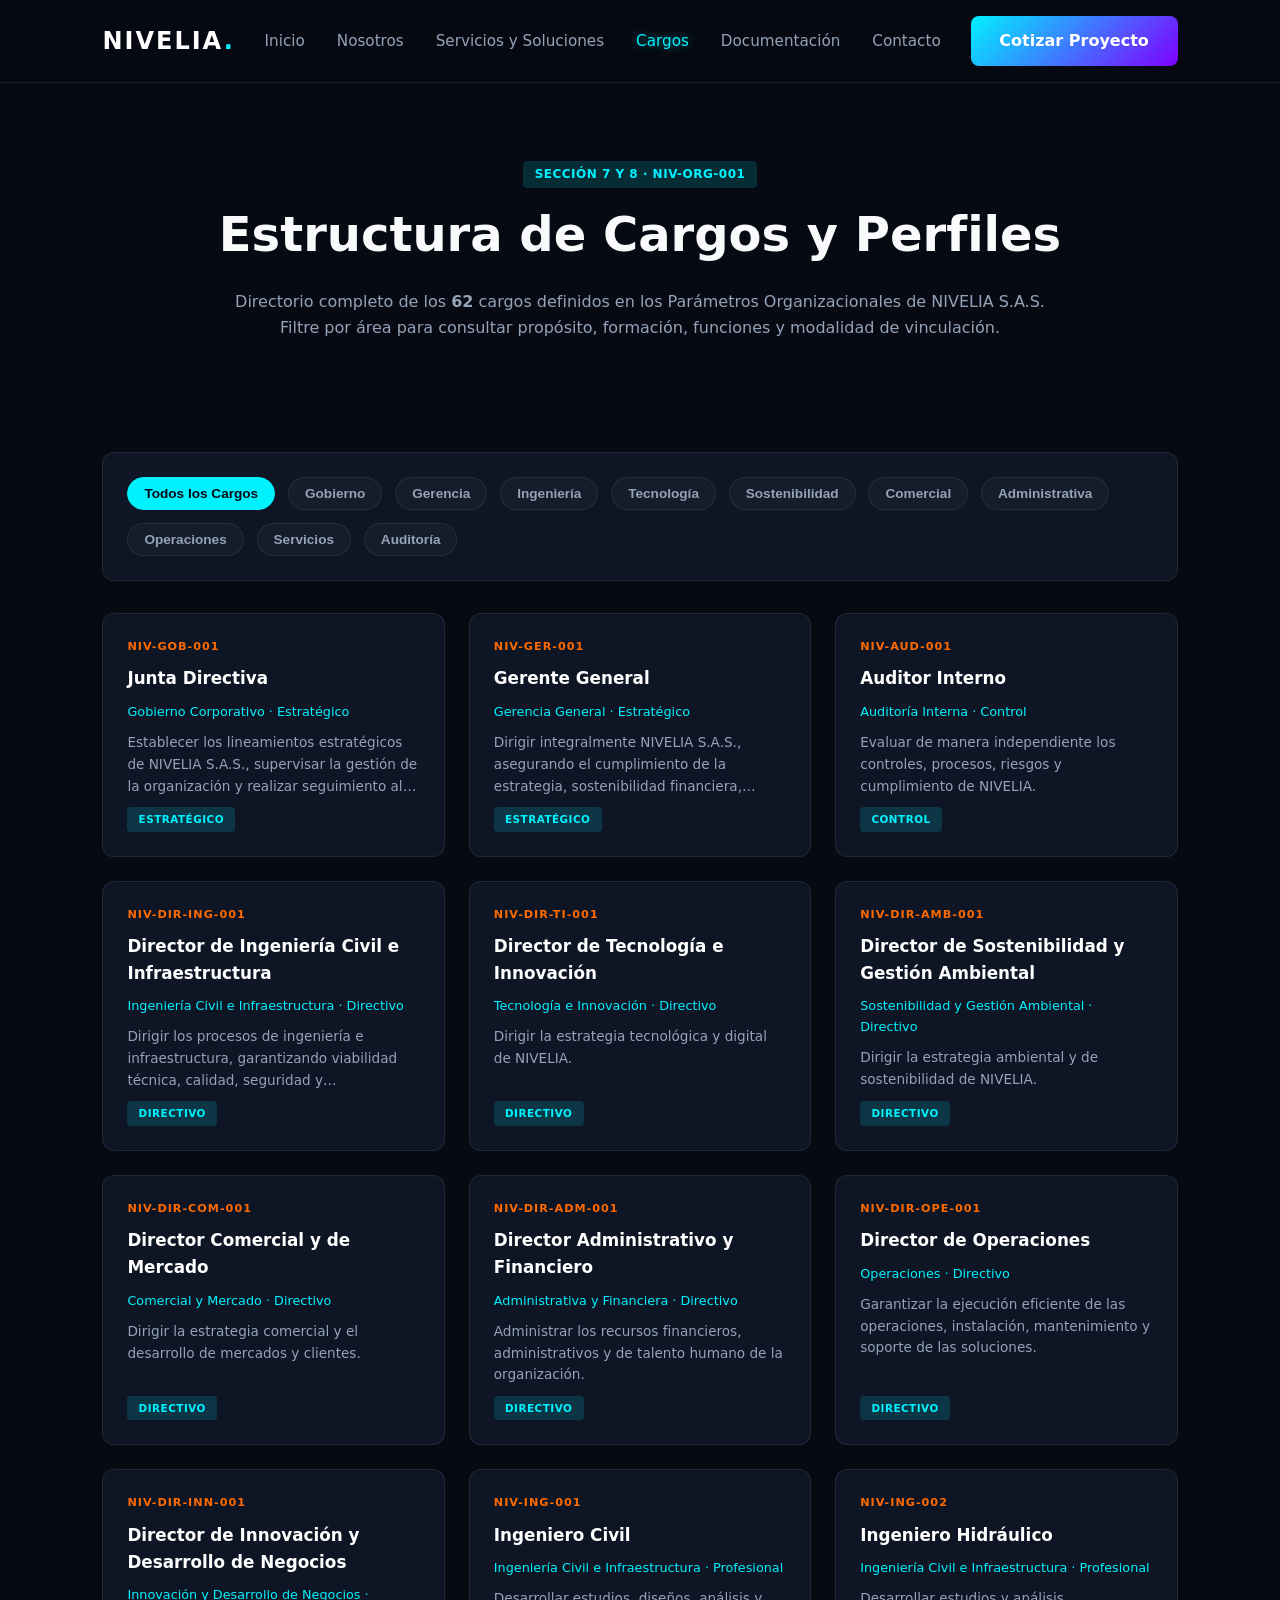
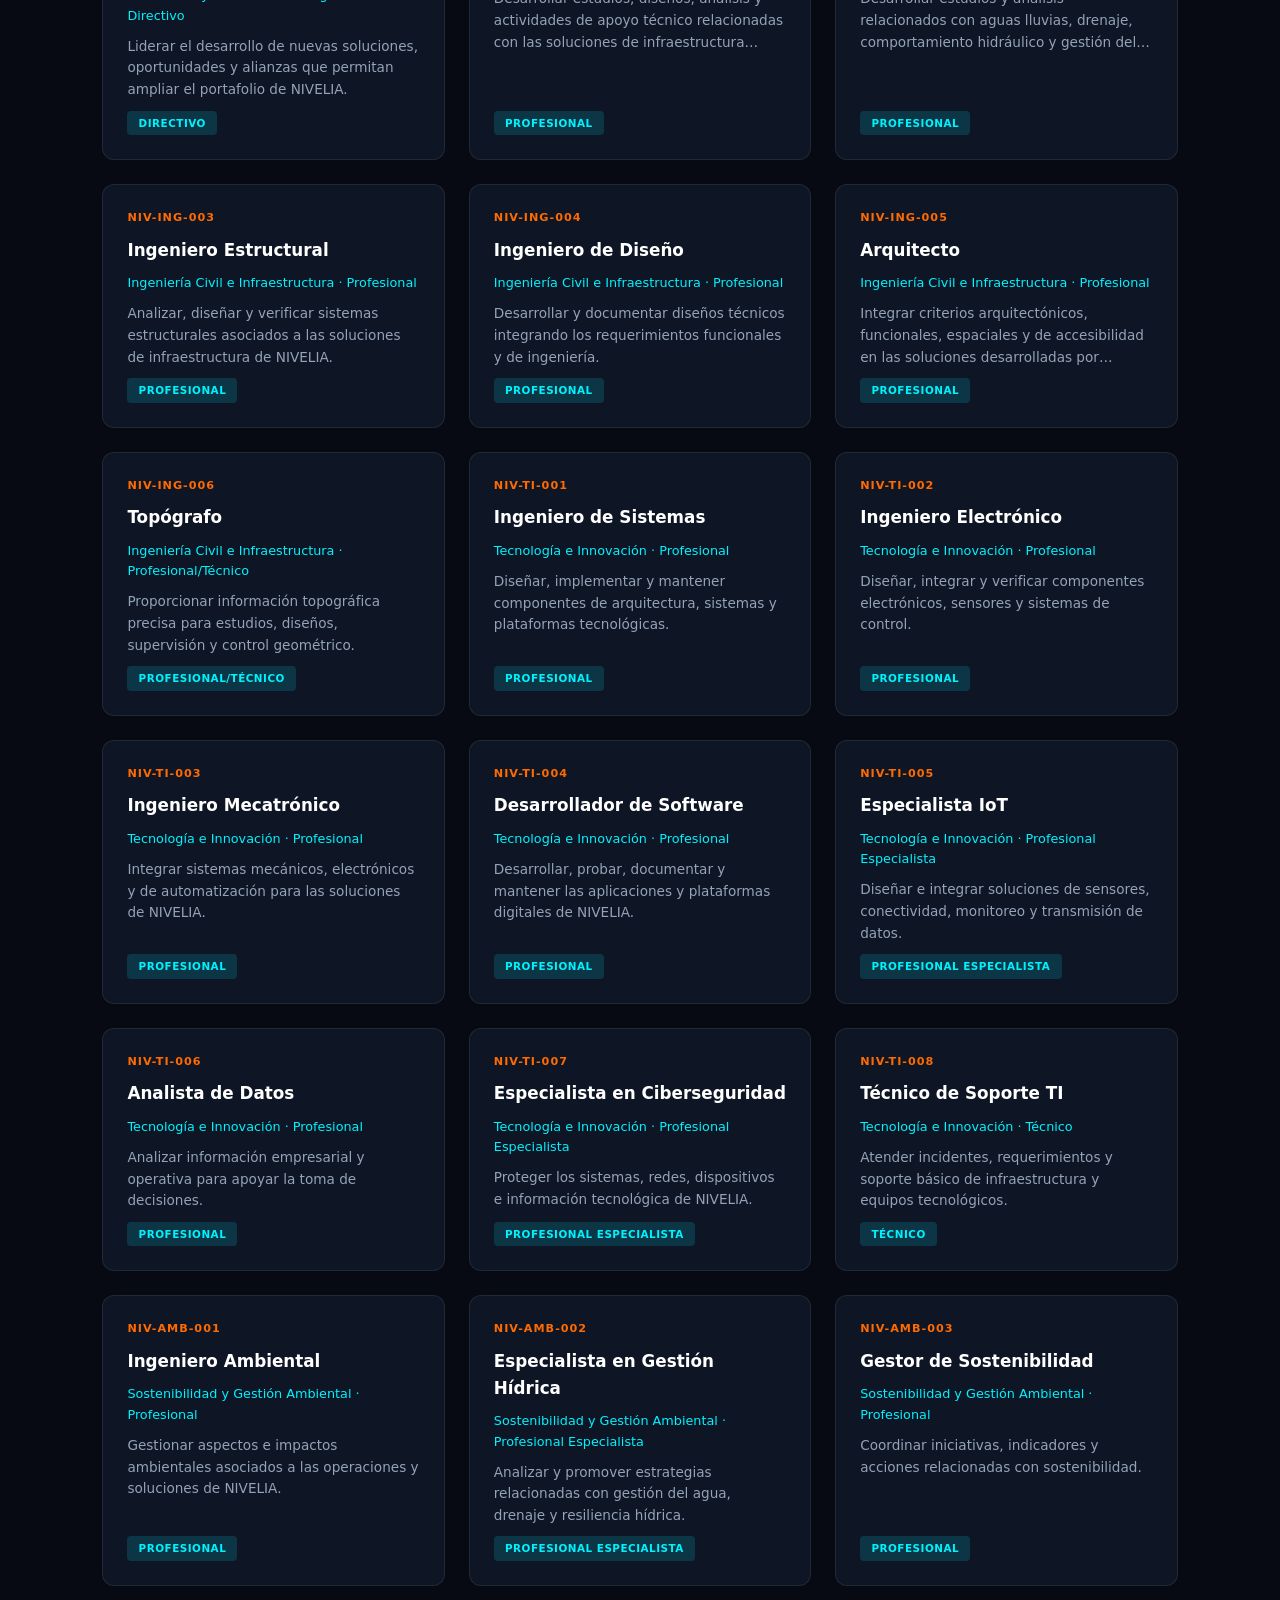
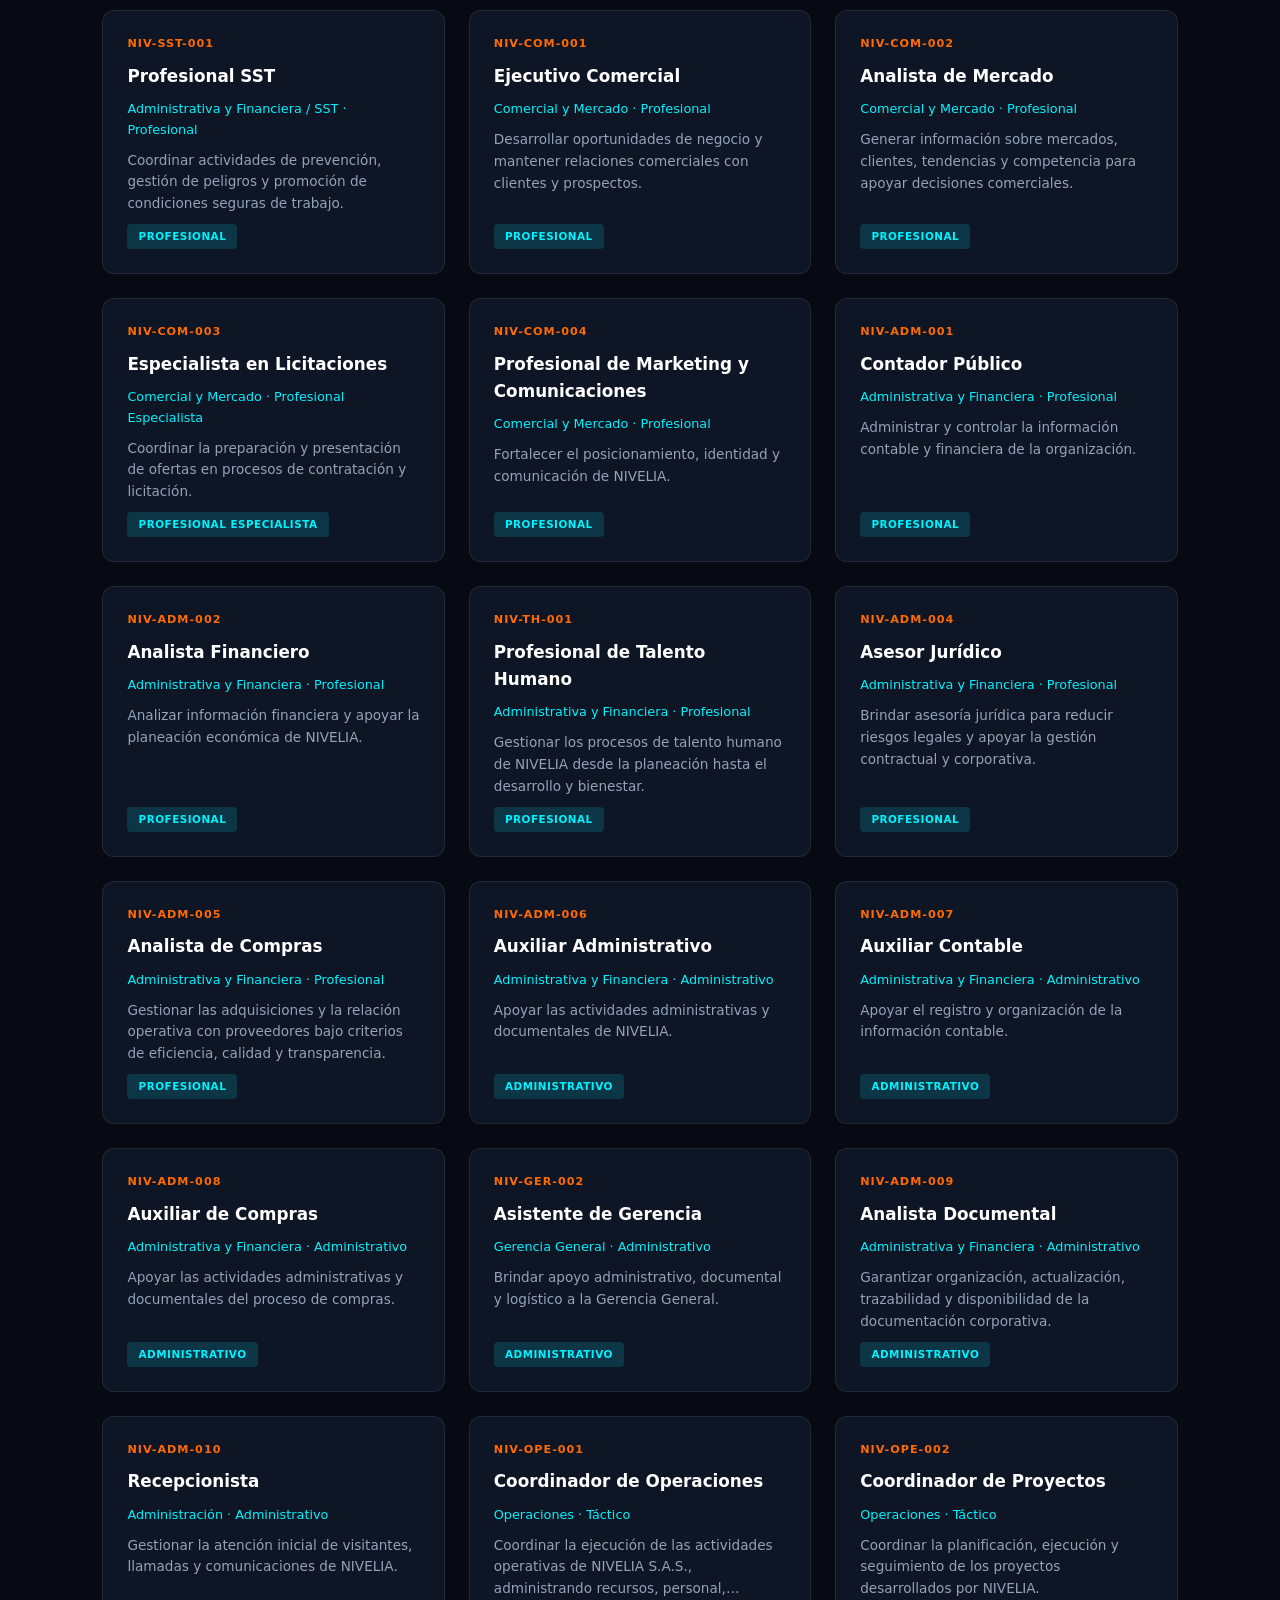
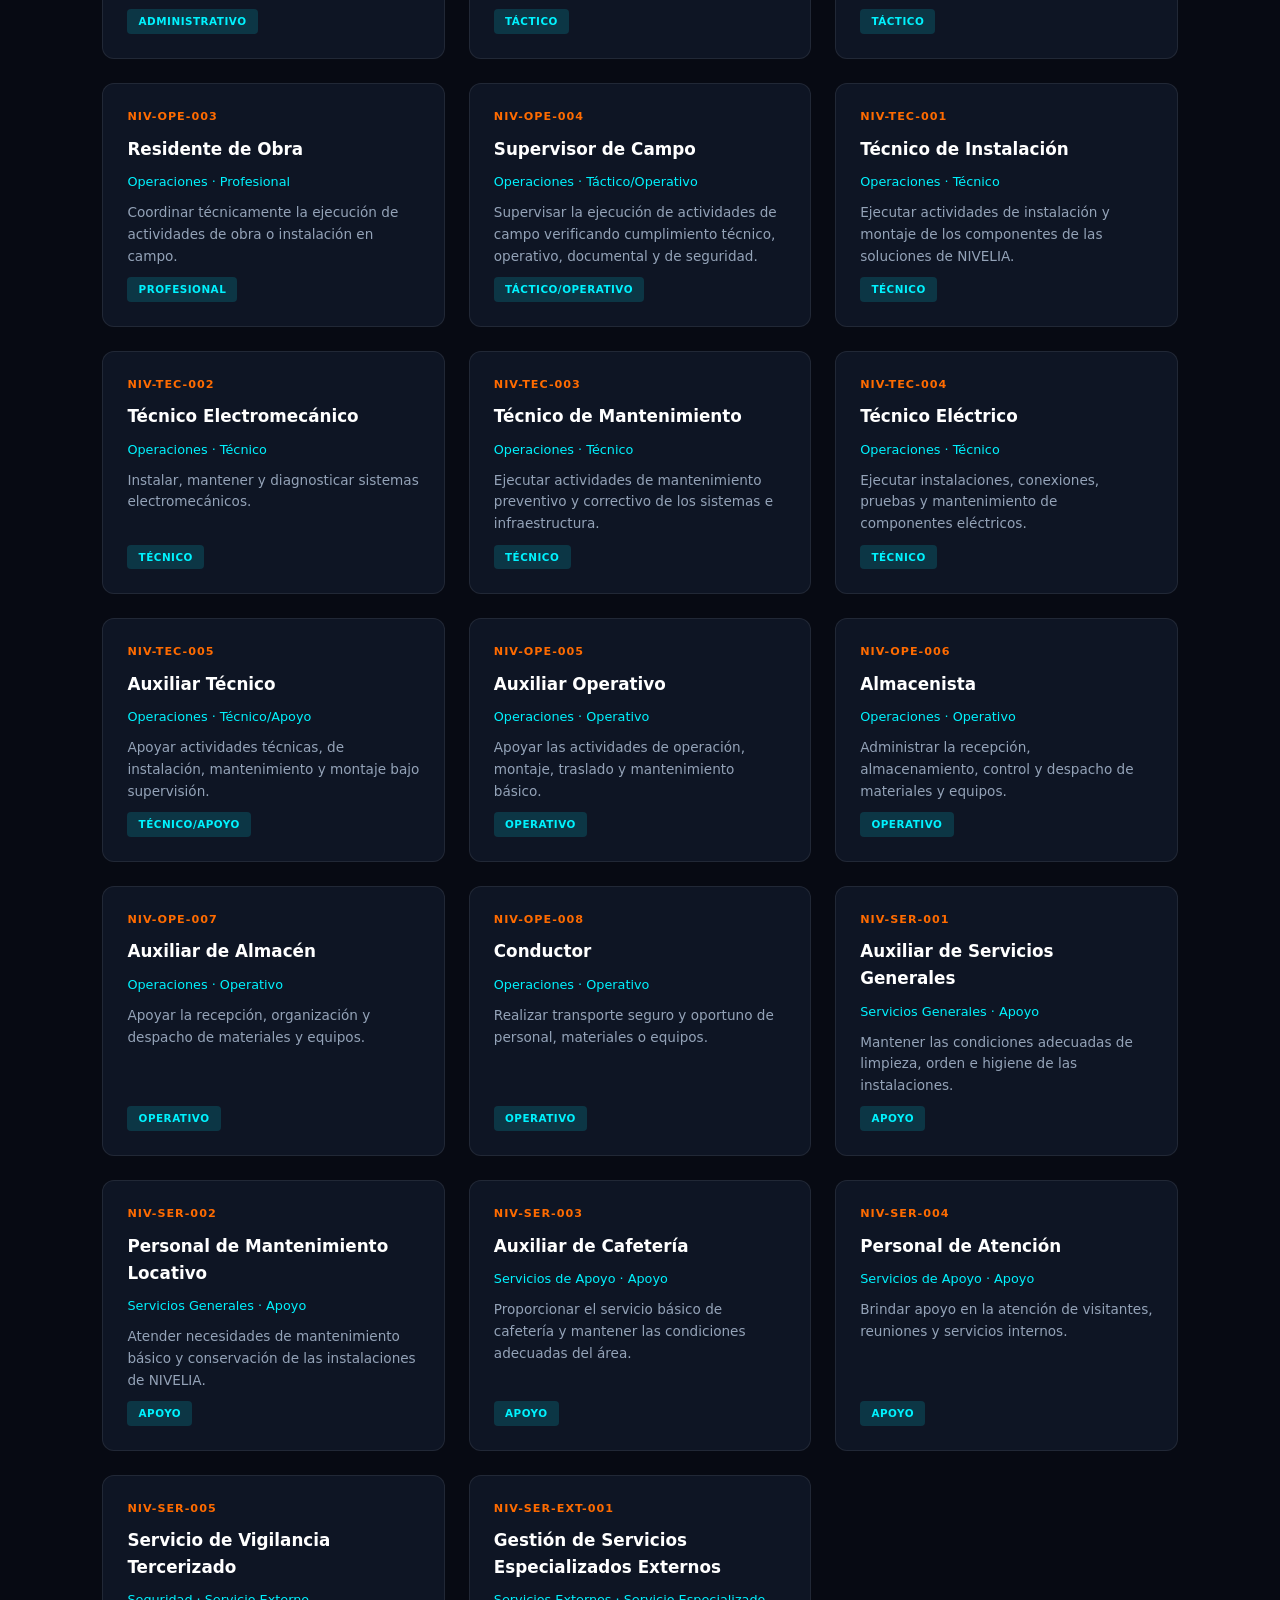
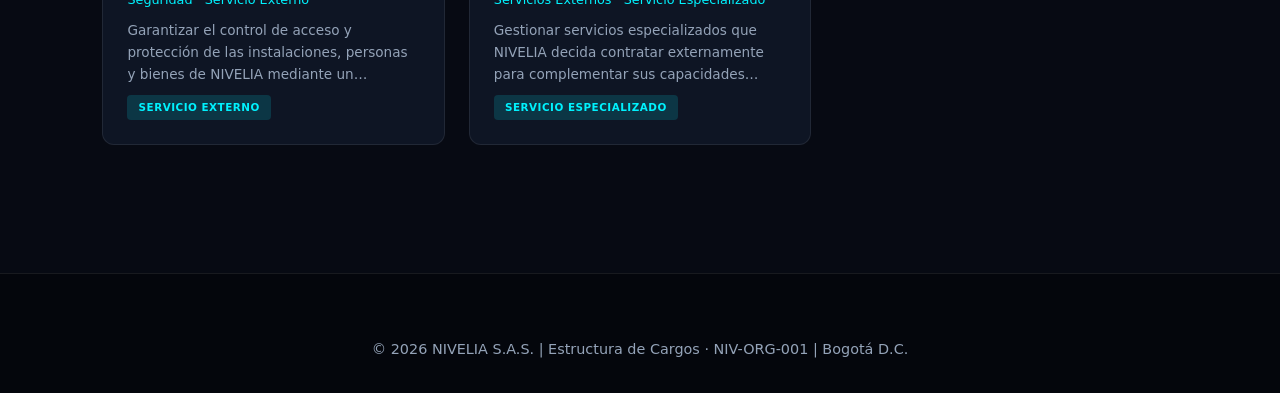
==== cargos.html @ 0c7e5ccf "Se agrego informacion" ====
<!DOCTYPE html>
<html lang="es">
<head>
  <meta charset="UTF-8">
  <meta name="viewport" content="width=device-width, initial-scale=1.0">
  <title>Estructura de Cargos y Perfiles | NIVELIA S.A.S.</title>
  <link rel="stylesheet" href="css/style.css">
</head>
<body>

  <header class="navbar">
    <a href="index.html" class="logo-container">
      <img src="assets/images/logo-nivelia.png" alt="NIVELIA S.A.S." class="logo-img" onerror="this.style.display='none'">
      <span class="logo-text">NIVELIA<span>.</span></span>
    </a>
    <nav>
      <ul class="nav-links">
        <li><a href="index.html">Inicio</a></li>
        <li><a href="nosotros.html">Nosotros</a></li>
        <li><a href="servicios.html">Servicios y Soluciones</a></li>
        <li><a href="cargos.html" class="active">Cargos</a></li>
        <li><a href="documentos.html">Documentación</a></li>
        <li><a href="contacto.html">Contacto</a></li>
      </ul>
    </nav>
    <a href="contacto.html" class="btn-primary">Cotizar Proyecto</a>
  </header>

  <section style="padding: 10rem 8% 3rem; text-align: center;">
    <span class="badge badge-cyan">Sección 7 y 8 · NIV-ORG-001</span>
    <h1 style="font-size: 3rem; margin-top: 0.5rem;">Estructura de Cargos y Perfiles</h1>
    <p style="color: var(--text-muted); max-width: 850px; margin: 1rem auto 0;">
      Directorio completo de los <strong id="total-cargos">60+</strong> cargos definidos en los Parámetros Organizacionales de NIVELIA S.A.S. Filtre por área para consultar propósito, formación, funciones y modalidad de vinculación.
    </p>
  </section>

  <section style="padding: 2rem 8%;">
    <!-- Filtros por Área -->
    <div class="cargos-filtros">
      <button class="filtro-btn active" data-filtro="all">Todos los Cargos</button>
      <button class="filtro-btn" data-filtro="Gobierno">Gobierno</button>
      <button class="filtro-btn" data-filtro="Gerencia">Gerencia</button>
      <button class="filtro-btn" data-filtro="Ingeniería">Ingeniería</button>
      <button class="filtro-btn" data-filtro="Tecnología">Tecnología</button>
      <button class="filtro-btn" data-filtro="Sostenibilidad">Sostenibilidad</button>
      <button class="filtro-btn" data-filtro="Comercial">Comercial</button>
      <button class="filtro-btn" data-filtro="Administrativa">Administrativa</button>
      <button class="filtro-btn" data-filtro="Operaciones">Operaciones</button>
      <button class="filtro-btn" data-filtro="Servicios">Servicios</button>
      <button class="filtro-btn" data-filtro="Auditoría">Auditoría</button>
    </div>

    <!-- Grid de Cargos -->
    <div class="cargos-grid" id="cargos-grid">
      <!-- Se llena dinámicamente con JavaScript -->
    </div>
  </section>

  <!-- Modal de Perfil -->
  <div class="modal-overlay" id="modal-overlay">
    <div class="modal-content" id="modal-content">
      <button class="modal-close" onclick="cerrarModal()">&times;</button>
      <div id="modal-body"></div>
    </div>
  </div>

  <footer>
    <div style="text-align: center; color: var(--text-muted); font-size: 0.9rem;">
      &copy; 2026 NIVELIA S.A.S. | Estructura de Cargos · NIV-ORG-001 | Bogotá D.C.
    </div>
  </footer>

  <script src="js/cargos-data.js"></script>
  <script src="js/main.js"></script>
</body>
</html>
---- css/style.css ----
/* ==========================================================================
   NIVELIA S.A.S. - Sistema de Estilos Maestra Glassmorphism UI v2.0
   ========================================================================== */

:root {
  --bg-dark: #070a13;
  --bg-card: rgba(18, 26, 43, 0.75);
  --bg-card-hover: rgba(26, 38, 64, 0.85);
  --bg-card-border: rgba(255, 255, 255, 0.08);
  --primary-cyan: #00f2fe;
  --primary-orange: #ff6b00;
  --primary-violet: #7f00ff;
  --primary-blue: #0066ff;
  --primary-green: #00d97e;
  --text-main: #f8fafc;
  --text-muted: #94a3b8;
  --font-family: 'Inter', system-ui, -apple-system, sans-serif;
  --transition: all 0.3s cubic-bezier(0.4, 0, 0.2, 1);
}

* { margin: 0; padding: 0; box-sizing: border-box; }

body {
  background-color: var(--bg-dark);
  color: var(--text-main);
  font-family: var(--font-family);
  line-height: 1.6;
  overflow-x: hidden;
}

/* Header & Navegación */
.navbar {
  position: fixed; top: 0; width: 100%;
  display: flex; justify-content: space-between; align-items: center;
  padding: 1rem 8%;
  background: rgba(7, 10, 19, 0.92);
  backdrop-filter: blur(16px);
  border-bottom: 1px solid var(--bg-card-border);
  z-index: 1000;
}

.logo-container { display: flex; align-items: center; gap: 12px; text-decoration: none; }
.logo-img { height: 42px; width: auto; object-fit: contain; filter: drop-shadow(0 0 8px rgba(0, 242, 254, 0.4)); }
.logo-text { font-size: 1.5rem; font-weight: 800; letter-spacing: 2px; color: #ffffff; }
.logo-text span { color: var(--primary-cyan); }

.nav-links { display: flex; gap: 2rem; list-style: none; }
.nav-links a {
  color: var(--text-muted); text-decoration: none;
  font-weight: 500; font-size: 0.95rem; transition: var(--transition);
}
.nav-links a:hover, .nav-links a.active {
  color: var(--primary-cyan); text-shadow: 0 0 10px rgba(0, 242, 254, 0.5);
}

/* Botones */
.btn-primary {
  background: linear-gradient(135deg, var(--primary-cyan), var(--primary-violet));
  color: #fff; padding: 0.75rem 1.8rem; border-radius: 8px;
  text-decoration: none; font-weight: 600; border: none; cursor: pointer;
  transition: var(--transition); display: inline-flex; align-items: center;
  justify-content: center; gap: 0.5rem;
}
.btn-primary:hover { transform: translateY(-2px); box-shadow: 0 8px 25px rgba(0, 242, 254, 0.35); }

.btn-secondary {
  border: 1px solid var(--primary-cyan); color: var(--primary-cyan);
  padding: 0.75rem 1.8rem; border-radius: 8px; text-decoration: none;
  font-weight: 600; transition: var(--transition);
  display: inline-flex; align-items: center; justify-content: center;
  background: transparent; cursor: pointer;
}
.btn-secondary:hover { background: rgba(0, 242, 254, 0.1); transform: translateY(-2px); }

.btn-small { padding: 0.5rem 1rem; font-size: 0.85rem; }

/* Grid y Cards */
.grid-cards {
  display: grid;
  grid-template-columns: repeat(auto-fit, minmax(300px, 1fr));
  gap: 2rem; margin-top: 2rem;
}

.card {
  background: var(--bg-card);
  border: 1px solid var(--bg-card-border);
  padding: 2rem; border-radius: 16px;
  backdrop-filter: blur(12px); transition: var(--transition);
}
.card:hover {
  border-color: rgba(0, 242, 254, 0.4);
  transform: translateY(-4px);
  background: var(--bg-card-hover);
}

/* Badges */
.badge {
  display: inline-block; padding: 0.25rem 0.7rem;
  border-radius: 4px; font-size: 0.75rem; font-weight: 700;
  text-transform: uppercase; letter-spacing: 0.5px;
}
.badge-cyan { background: rgba(0, 242, 254, 0.15); color: var(--primary-cyan); }
.badge-orange { background: rgba(255, 107, 0, 0.15); color: var(--primary-orange); }
.badge-violet { background: rgba(127, 0, 255, 0.15); color: var(--primary-violet); }
.badge-green { background: rgba(0, 217, 126, 0.15); color: var(--primary-green); }

/* Tabs */
.tabs-container { margin: 2rem 0; }
.tabs-header {
  display: flex; gap: 0.8rem; overflow-x: auto;
  padding-bottom: 0.8rem; border-bottom: 1px solid var(--bg-card-border);
  scrollbar-width: thin;
}
.tab-btn {
  background: rgba(255, 255, 255, 0.03);
  border: 1px solid var(--bg-card-border);
  color: var(--text-muted); padding: 0.8rem 1.4rem;
  border-radius: 8px; cursor: pointer; font-weight: 600;
  white-space: nowrap; transition: var(--transition);
}
.tab-btn:hover, .tab-btn.active {
  background: rgba(0, 242, 254, 0.12);
  border-color: var(--primary-cyan); color: var(--primary-cyan);
}
.tab-content { display: none; padding-top: 2rem; animation: fadeIn 0.4s ease-in-out; }
.tab-content.active { display: block; }

@keyframes fadeIn {
  from { opacity: 0; transform: translateY(10px); }
  to { opacity: 1; transform: translateY(0); }
}

/* Acordeón */
.accordion-item {
  background: var(--bg-card);
  border: 1px solid var(--bg-card-border);
  border-radius: 12px; margin-bottom: 1rem;
  overflow: hidden; transition: var(--transition);
}
.accordion-header {
  padding: 1.2rem 1.8rem; display: flex;
  justify-content: space-between; align-items: center;
  cursor: pointer; font-weight: 700; color: var(--text-main);
  background: rgba(255, 255, 255, 0.02);
}
.accordion-header:hover { background: rgba(0, 242, 254, 0.05); }
.accordion-content {
  max-height: 0; overflow: hidden;
  transition: max-height 0.4s ease-out, padding 0.3s ease;
  padding: 0 1.8rem; background: rgba(0, 0, 0, 0.2);
}
.accordion-item.active .accordion-content { padding: 1.5rem 1.8rem; max-height: 2000px; }
.accordion-icon { transition: transform 0.3s ease; }
.accordion-item.active .accordion-icon { transform: rotate(180deg); color: var(--primary-cyan); }

/* Valores - Tarjetas especiales */
.valores-grid {
  display: grid;
  grid-template-columns: repeat(auto-fit, minmax(220px, 1fr));
  gap: 1.5rem; margin-top: 2rem;
}
.valor-card {
  background: var(--bg-card);
  border: 1px solid var(--bg-card-border);
  padding: 1.8rem 1.5rem;
  border-radius: 16px;
  text-align: center;
  transition: var(--transition);
  position: relative;
  overflow: hidden;
}
.valor-card::before {
  content: ''; position: absolute; top: 0; left: 0; width: 100%; height: 3px;
  background: linear-gradient(90deg, var(--primary-cyan), var(--primary-violet));
}
.valor-card:hover {
  transform: translateY(-6px);
  border-color: var(--primary-cyan);
  box-shadow: 0 12px 30px rgba(0, 242, 254, 0.15);
}
.valor-icon {
  font-size: 2.5rem; margin-bottom: 1rem;
  filter: drop-shadow(0 0 10px rgba(0, 242, 254, 0.4));
}
.valor-card h4 { color: var(--primary-cyan); margin-bottom: 0.5rem; font-size: 1.1rem; }
.valor-card p { color: var(--text-muted); font-size: 0.88rem; line-height: 1.5; }

/* Timeline para Objetivos */
.timeline {
  position: relative; padding-left: 2rem; margin-top: 2rem;
}
.timeline::before {
  content: ''; position: absolute; left: 8px; top: 0; bottom: 0;
  width: 2px; background: linear-gradient(180deg, var(--primary-cyan), var(--primary-violet));
}
.timeline-item {
  position: relative; padding: 1rem 0 1rem 1.5rem;
}
.timeline-item::before {
  content: ''; position: absolute; left: -1.6rem; top: 1.4rem;
  width: 12px; height: 12px; border-radius: 50%;
  background: var(--primary-cyan);
  box-shadow: 0 0 12px var(--primary-cyan);
}
.timeline-item h4 { color: var(--primary-cyan); margin-bottom: 0.3rem; font-size: 1rem; }
.timeline-item p { color: var(--text-muted); font-size: 0.9rem; }

/* Organigrama Interactivo (CSS-based) */
.org-chart {
  display: flex; flex-direction: column; align-items: center;
  gap: 1.5rem; margin: 2rem 0;
}
.org-node {
  background: var(--bg-card);
  border: 2px solid var(--primary-cyan);
  padding: 1rem 1.5rem;
  border-radius: 12px;
  text-align: center;
  min-width: 220px;
  transition: var(--transition);
  cursor: pointer;
}
.org-node:hover {
  background: rgba(0, 242, 254, 0.1);
  transform: scale(1.05);
  box-shadow: 0 0 25px rgba(0, 242, 254, 0.4);
}
.org-node.nivel-estrategico { border-color: var(--primary-violet); }
.org-node.nivel-directivo { border-color: var(--primary-cyan); }
.org-node.nivel-control { border-color: var(--primary-orange); }
.org-node .org-codigo { font-size: 0.7rem; color: var(--text-muted); letter-spacing: 1px; }
.org-node .org-nombre { font-weight: 700; color: #fff; margin-top: 0.3rem; }
.org-children {
  display: grid;
  grid-template-columns: repeat(auto-fit, minmax(200px, 1fr));
  gap: 1rem; width: 100%; max-width: 1200px;
}

/* Procesos - Cards por Área */
.proceso-card {
  background: var(--bg-card);
  border: 1px solid var(--bg-card-border);
  border-left: 4px solid var(--primary-cyan);
  padding: 1.5rem;
  border-radius: 12px;
  transition: var(--transition);
}
.proceso-card:hover {
  transform: translateX(6px);
  border-left-color: var(--primary-orange);
  background: var(--bg-card-hover);
}
.proceso-card h4 { color: var(--primary-cyan); margin-bottom: 0.8rem; }
.proceso-list { list-style: none; }
.proceso-list li {
  padding: 0.4rem 0; color: var(--text-muted); font-size: 0.9rem;
  border-bottom: 1px dashed rgba(255,255,255,0.05);
  display: flex; align-items: center; gap: 0.5rem;
}
.proceso-list li::before {
  content: '▸'; color: var(--primary-cyan); font-weight: 700;
}

/* Cargos - Grid y Modales */
.cargos-filtros {
  display: flex; flex-wrap: wrap; gap: 0.8rem; margin: 2rem 0;
  padding: 1.5rem; background: var(--bg-card);
  border-radius: 12px; border: 1px solid var(--bg-card-border);
}
.filtro-btn {
  background: rgba(255, 255, 255, 0.03);
  border: 1px solid var(--bg-card-border);
  color: var(--text-muted);
  padding: 0.5rem 1rem; border-radius: 20px;
  cursor: pointer; font-size: 0.85rem; font-weight: 600;
  transition: var(--transition);
}
.filtro-btn:hover, .filtro-btn.active {
  background: var(--primary-cyan); color: var(--bg-dark);
  border-color: var(--primary-cyan);
}

.cargos-grid {
  display: grid;
  grid-template-columns: repeat(auto-fill, minmax(280px, 1fr));
  gap: 1.5rem;
}
.cargo-card {
  background: var(--bg-card);
  border: 1px solid var(--bg-card-border);
  padding: 1.5rem; border-radius: 12px;
  transition: var(--transition);
  cursor: pointer;
  display: flex; flex-direction: column; gap: 0.6rem;
}
.cargo-card:hover {
  border-color: var(--primary-cyan);
  transform: translateY(-4px);
  box-shadow: 0 10px 30px rgba(0, 242, 254, 0.15);
}
.cargo-codigo {
  font-size: 0.7rem; font-weight: 800; color: var(--primary-orange);
  letter-spacing: 1px;
}
.cargo-nombre { font-size: 1.05rem; font-weight: 700; color: #fff; }
.cargo-area { font-size: 0.8rem; color: var(--primary-cyan); }
.cargo-proposito {
  font-size: 0.85rem; color: var(--text-muted);
  display: -webkit-box; -webkit-line-clamp: 3; -webkit-box-orient: vertical;
  overflow: hidden;
}

/* Modal */
.modal-overlay {
  display: none; position: fixed; top: 0; left: 0;
  width: 100%; height: 100%;
  background: rgba(0, 0, 0, 0.85);
  backdrop-filter: blur(8px);
  z-index: 2000;
  justify-content: center; align-items: center;
  padding: 2rem;
  overflow-y: auto;
}
.modal-overlay.active { display: flex; }
.modal-content {
  background: #0d1424;
  border: 1px solid var(--primary-cyan);
  border-radius: 16px;
  max-width: 900px; width: 100%;
  max-height: 90vh; overflow-y: auto;
  padding: 2.5rem;
  position: relative;
  box-shadow: 0 20px 60px rgba(0, 242, 254, 0.2);
}
.modal-close {
  position: absolute; top: 1rem; right: 1.5rem;
  background: transparent; border: none;
  color: var(--text-muted); font-size: 2rem;
  cursor: pointer; transition: var(--transition);
}
.modal-close:hover { color: var(--primary-orange); transform: rotate(90deg); }
.modal-content h2 { color: var(--primary-cyan); margin-bottom: 0.5rem; }
.modal-content .modal-codigo {
  display: inline-block; background: rgba(255, 107, 0, 0.15);
  color: var(--primary-orange); padding: 0.2rem 0.7rem;
  border-radius: 4px; font-size: 0.75rem; font-weight: 700; margin-bottom: 1rem;
}
.modal-content h3 {
  color: var(--primary-cyan); font-size: 1rem;
  margin-top: 1.5rem; margin-bottom: 0.5rem;
  padding-bottom: 0.3rem; border-bottom: 1px solid var(--bg-card-border);
}
.modal-content p, .modal-content li { color: var(--text-muted); font-size: 0.9rem; }
.modal-content ul { list-style: none; padding-left: 0; }
.modal-content ul li { padding: 0.3rem 0; padding-left: 1.2rem; position: relative; }
.modal-content ul li::before {
  content: '▸'; position: absolute; left: 0; color: var(--primary-cyan);
}

/* Tablas Responsivas */
.table-responsive {
  overflow-x: auto; border-radius: 12px;
  border: 1px solid var(--bg-card-border); margin-top: 1.5rem;
}
table {
  width: 100%; border-collapse: collapse;
  background: var(--bg-card); font-size: 0.9rem;
}
th, td {
  padding: 1rem 1.2rem;
  border-bottom: 1px solid var(--bg-card-border);
  text-align: left;
}
th {
  background: rgba(0, 242, 254, 0.08);
  color: var(--primary-cyan); font-weight: 700;
  text-transform: uppercase; font-size: 0.8rem;
  letter-spacing: 0.5px; position: sticky; top: 0;
}
tr:hover { background: rgba(255, 255, 255, 0.02); }

/* Dashboard de KPIs */
.kpi-grid {
  display: grid;
  grid-template-columns: repeat(auto-fit, minmax(280px, 1fr));
  gap: 1.5rem; margin-top: 2rem;
}
.kpi-card {
  background: var(--bg-card);
  border: 1px solid var(--bg-card-border);
  padding: 1.8rem; border-radius: 12px;
  transition: var(--transition);
}
.kpi-card:hover { border-color: var(--primary-cyan); }
.kpi-label { font-size: 0.85rem; color: var(--text-muted); text-transform: uppercase; letter-spacing: 1px; }
.kpi-value { font-size: 1.1rem; font-weight: 700; color: var(--primary-cyan); margin: 0.5rem 0 1rem; }
.kpi-bar {
  width: 100%; height: 8px; background: rgba(255,255,255,0.05);
  border-radius: 4px; overflow: hidden; margin-bottom: 0.5rem;
}
.kpi-bar-fill {
  height: 100%; border-radius: 4px;
  background: linear-gradient(90deg, var(--primary-cyan), var(--primary-violet));
  transition: width 1s ease-in-out;
}
.kpi-desc { font-size: 0.8rem; color: var(--text-muted); }

/* Diagram Viewer */
.diagram-viewer {
  background: var(--bg-card);
  border: 1px solid var(--bg-card-border);
  border-radius: 16px; padding: 1.5rem;
  text-align: center; margin: 2rem 0;
}
.diagram-img {
  max-width: 100%; height: auto;
  border-radius: 12px;
  border: 1px solid var(--bg-card-border);
  box-shadow: 0 12px 40px rgba(0, 0, 0, 0.5);
}
.img-fallback {
  padding: 4rem 2rem;
  background: linear-gradient(135deg, rgba(0, 242, 254, 0.05), rgba(127, 0, 255, 0.05));
  border: 2px dashed var(--bg-card-border);
  border-radius: 12px; color: var(--text-muted);
  font-size: 0.9rem;
}

/* WBS Tree */
.wbs-tree {
  display: grid;
  grid-template-columns: repeat(auto-fit, minmax(280px, 1fr));
  gap: 1.2rem; margin-top: 1.5rem;
}
.wbs-card {
  background: rgba(255, 255, 255, 0.02);
  border-left: 4px solid var(--primary-cyan);
  padding: 1.2rem; border-radius: 8px;
  border-top: 1px solid var(--bg-card-border);
  border-right: 1px solid var(--bg-card-border);
  border-bottom: 1px solid var(--bg-card-border);
  transition: var(--transition);
}
.wbs-card:hover {
  border-left-color: var(--primary-orange);
  transform: translateX(4px);
}
.wbs-code {
  font-size: 0.8rem; font-weight: 800;
  color: var(--primary-cyan); letter-spacing: 1px;
}

/* Footer */
footer {
  background: #04060c;
  border-top: 1px solid var(--bg-card-border);
  padding: 4rem 8% 2rem; margin-top: 6rem;
}

/* Utilidades */
.text-center { text-align: center; }
.mt-4 { margin-top: 2rem; }
.mt-8 { margin-top: 4rem; }
.mb-4 { margin-bottom: 2rem; }
.section-padding { padding: 4rem 8%; }

/* Responsive */
@media (max-width: 968px) {
  .nav-links { display: none; }
  .navbar { padding: 1rem 5%; }
  .section-padding { padding: 3rem 5%; }
  .modal-content { padding: 1.5rem; }
}
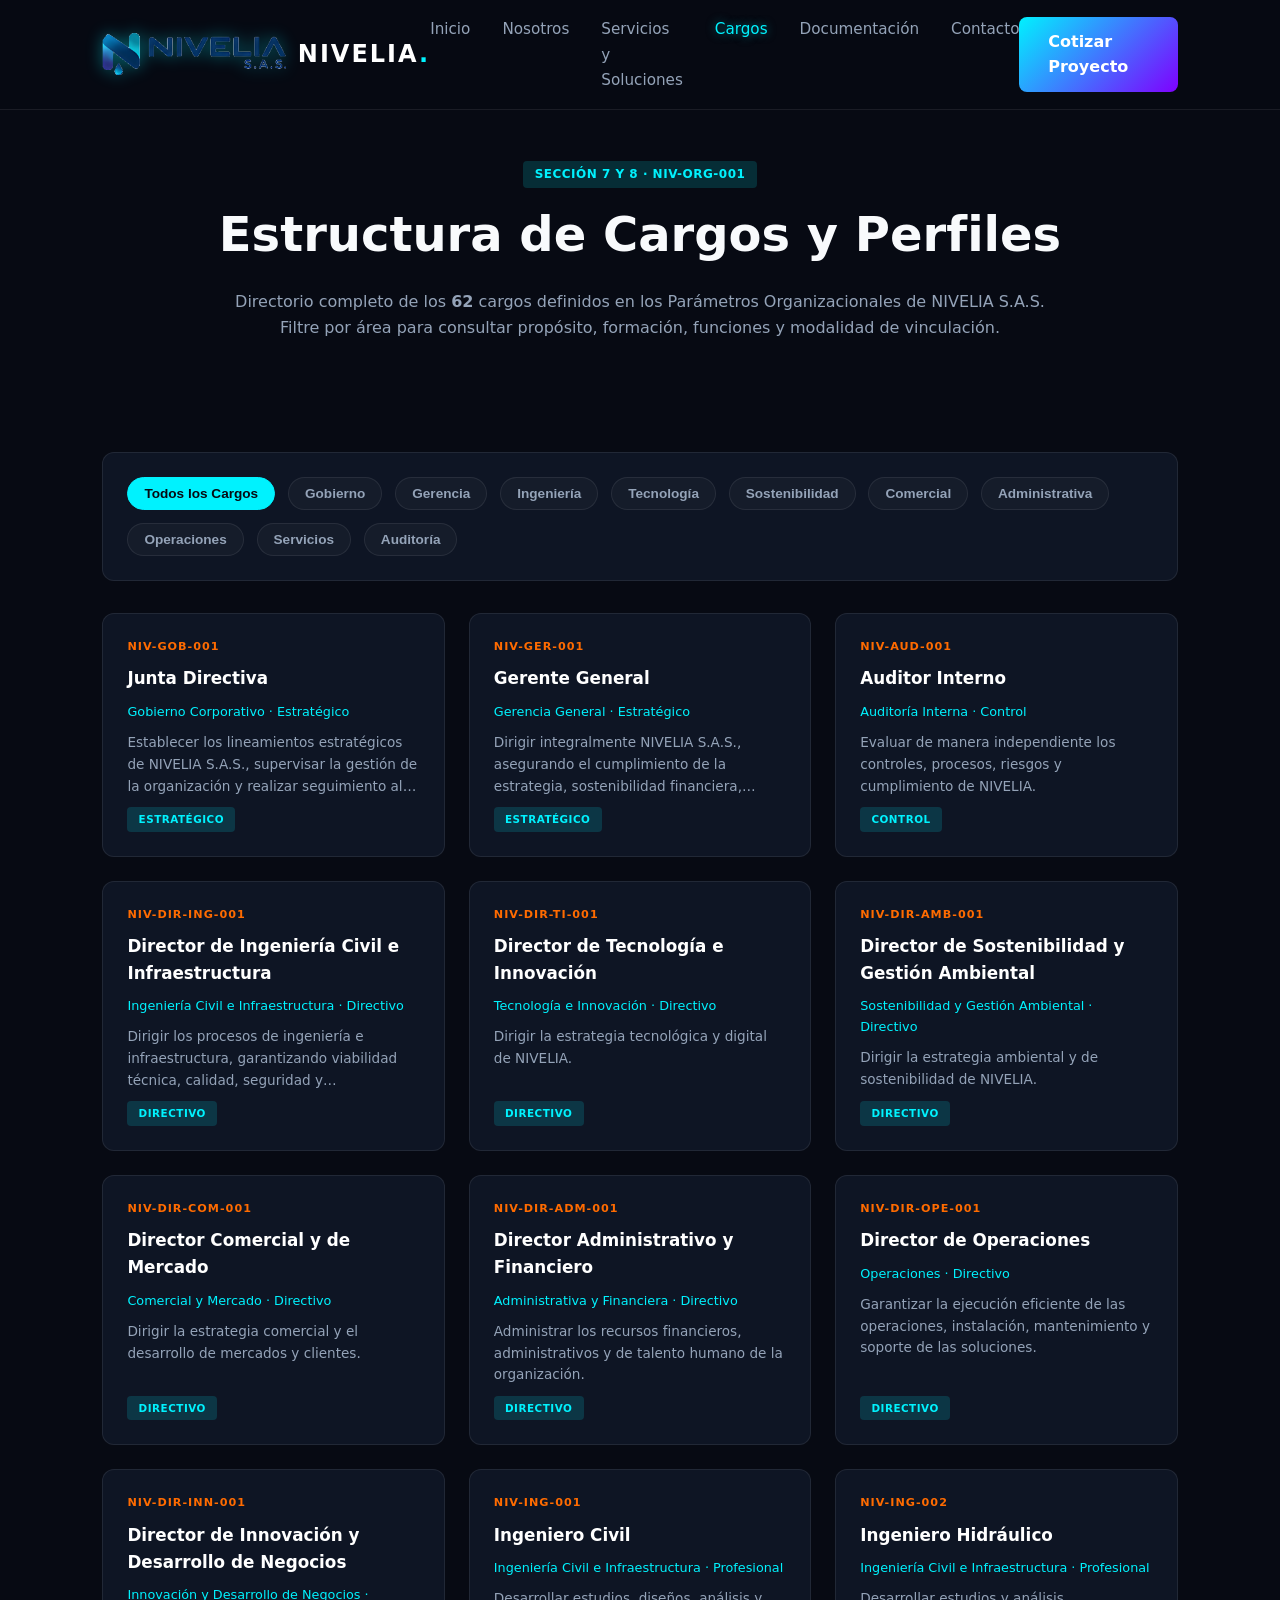
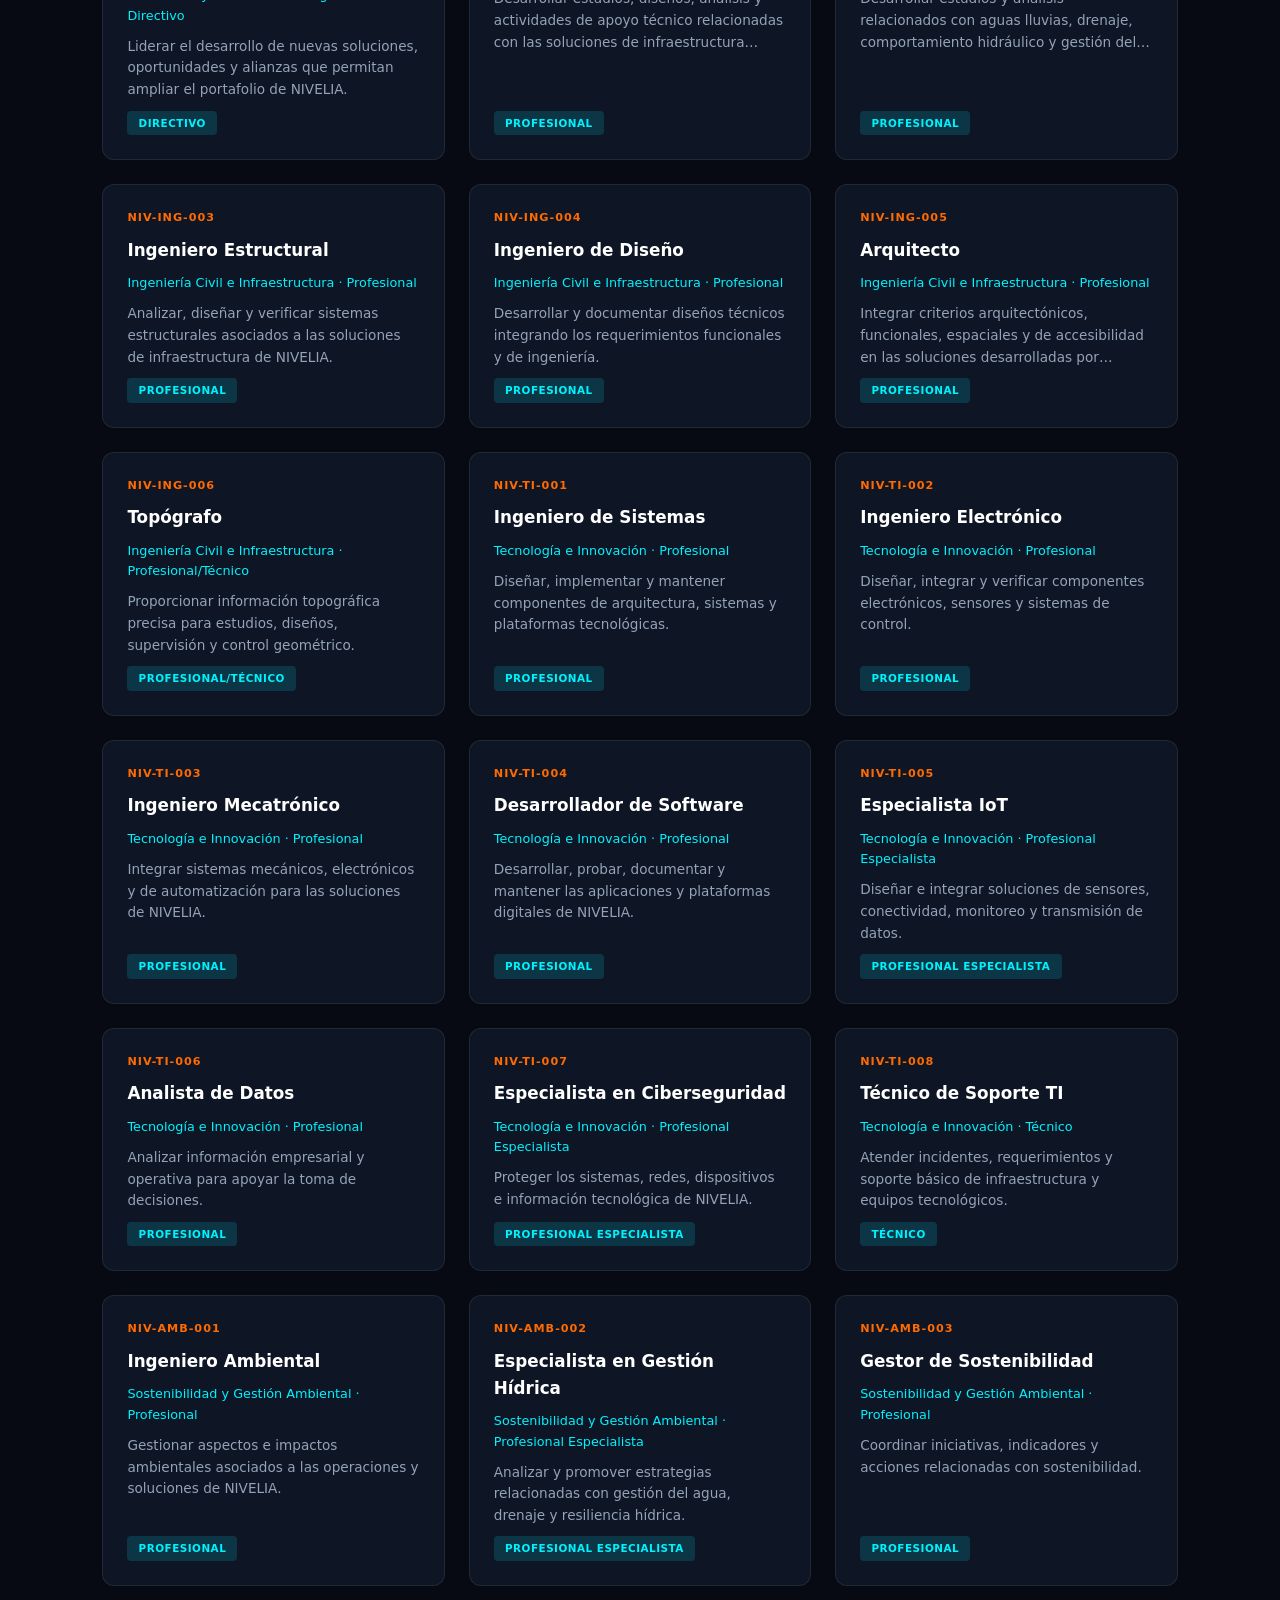
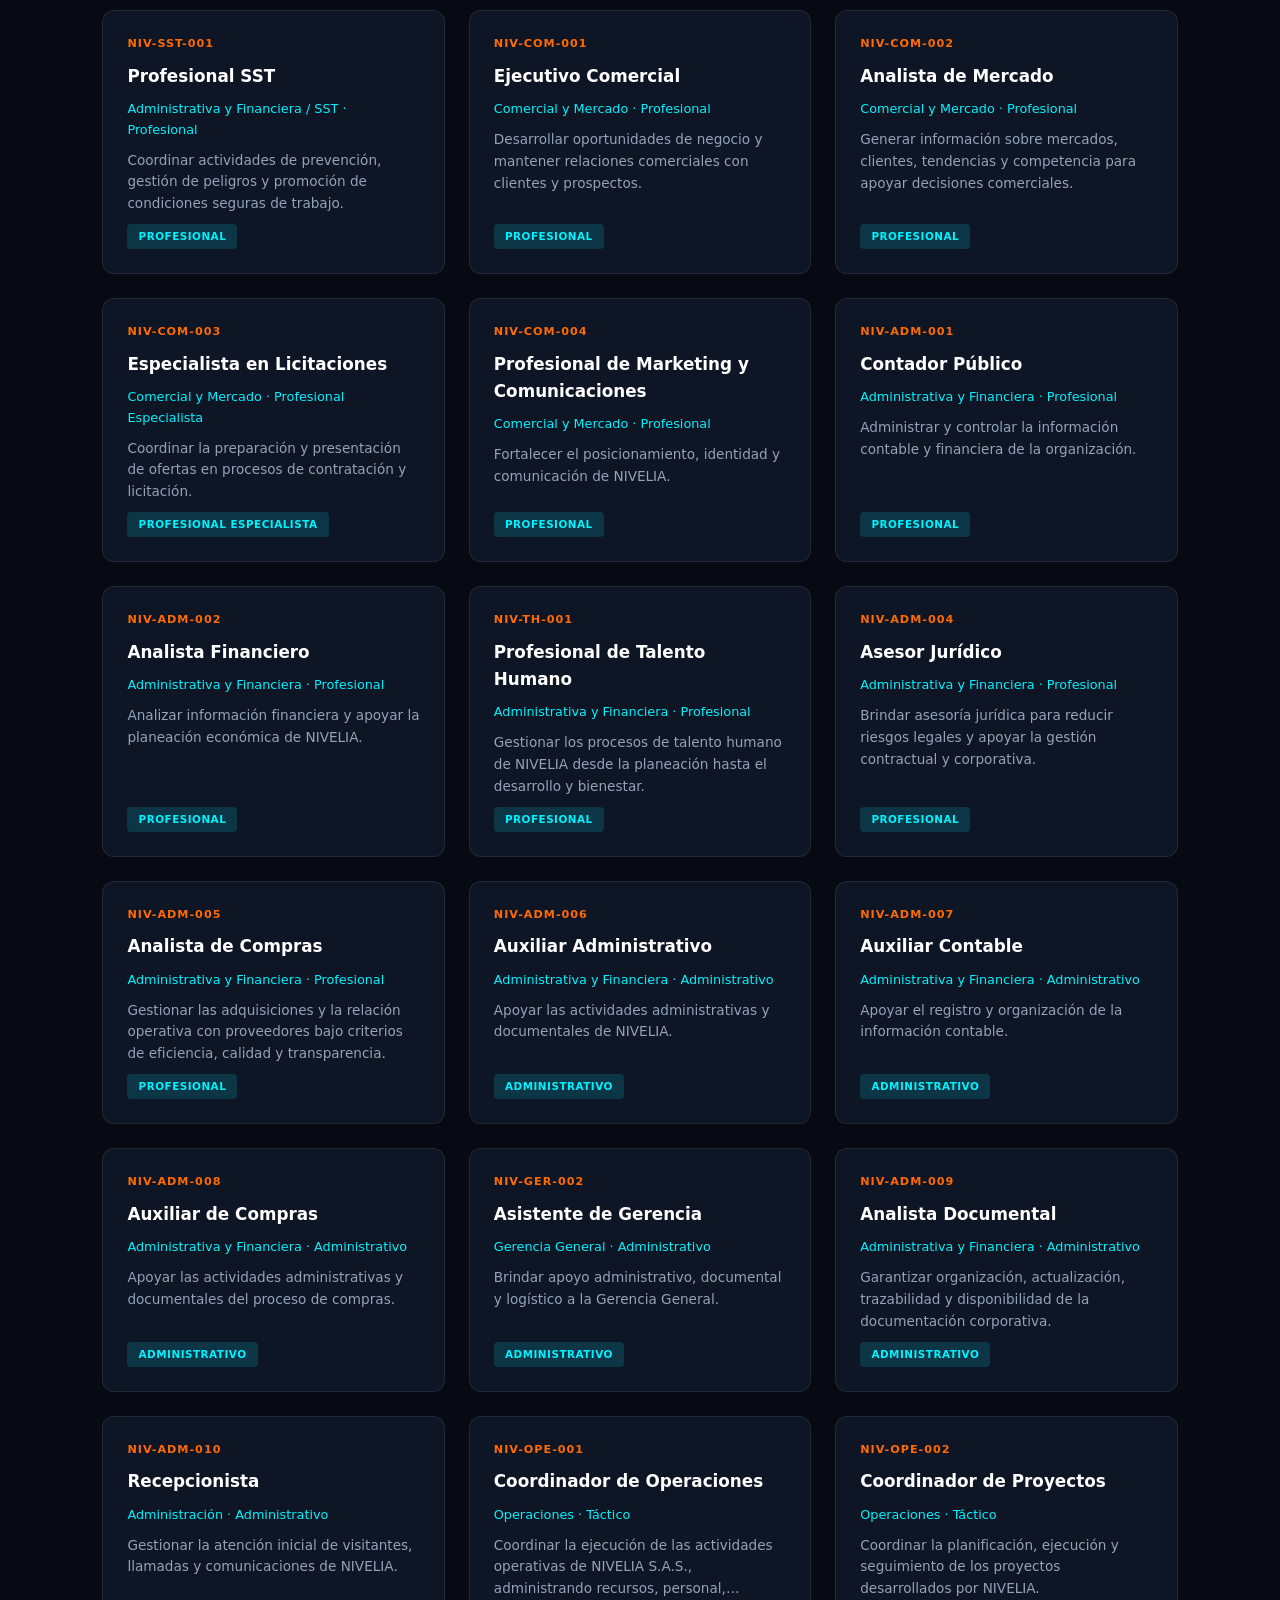
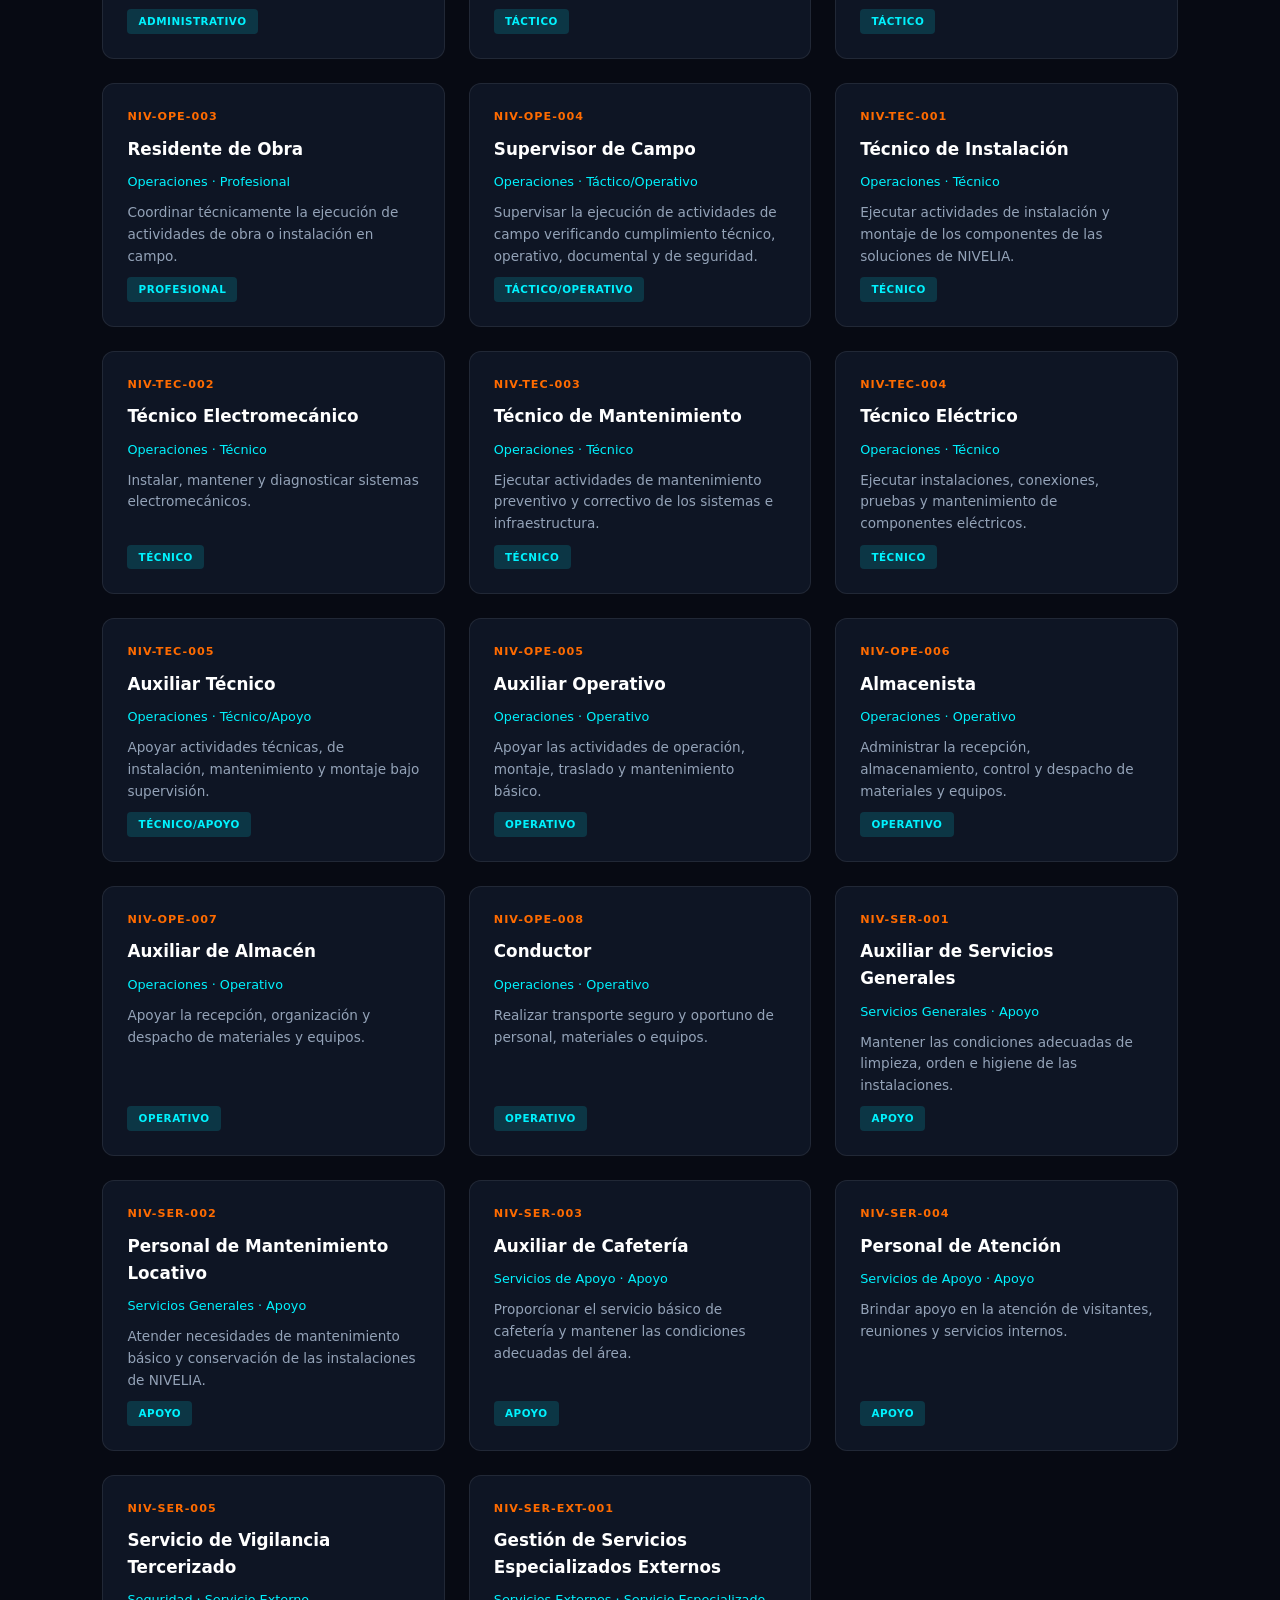
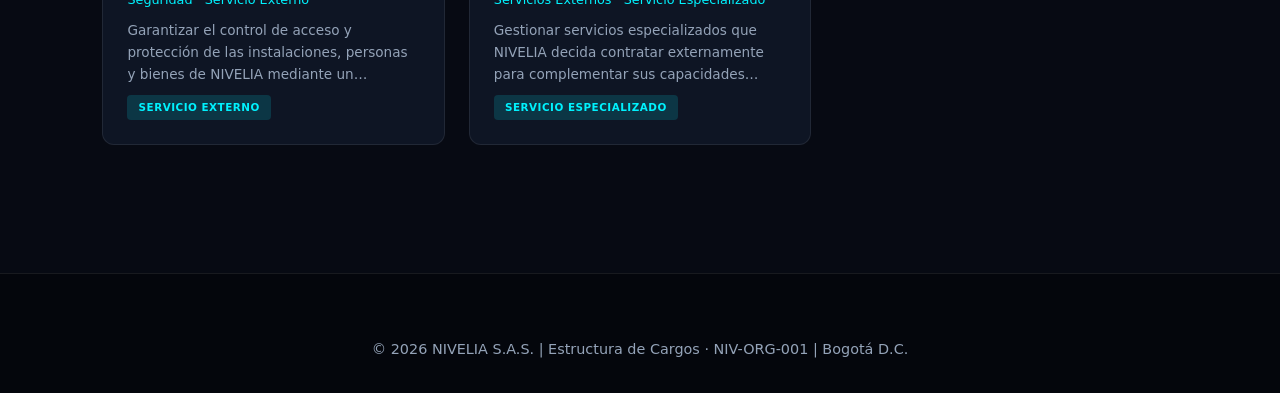
==== commit 224ba83a: "Se actualizaron los documentos y se agrego favicon" ====
--- a/cargos.html
+++ b/cargos.html
@@ -4,13 +4,14 @@
   <meta charset="UTF-8">
   <meta name="viewport" content="width=device-width, initial-scale=1.0">
   <title>Estructura de Cargos y Perfiles | NIVELIA S.A.S.</title>
+  <link rel="icon" type="image/png" href="assets/images/favicon.png">
   <link rel="stylesheet" href="css/style.css">
 </head>
 <body>
 
   <header class="navbar">
     <a href="index.html" class="logo-container">
-      <img src="assets/images/logo-nivelia.png" alt="NIVELIA S.A.S." class="logo-img" onerror="this.style.display='none'">
+      <img src="assets/images/logo_nivelia.png" alt="NIVELIA S.A.S." class="logo-img" onerror="this.style.display='none'">
       <span class="logo-text">NIVELIA<span>.</span></span>
     </a>
     <nav>
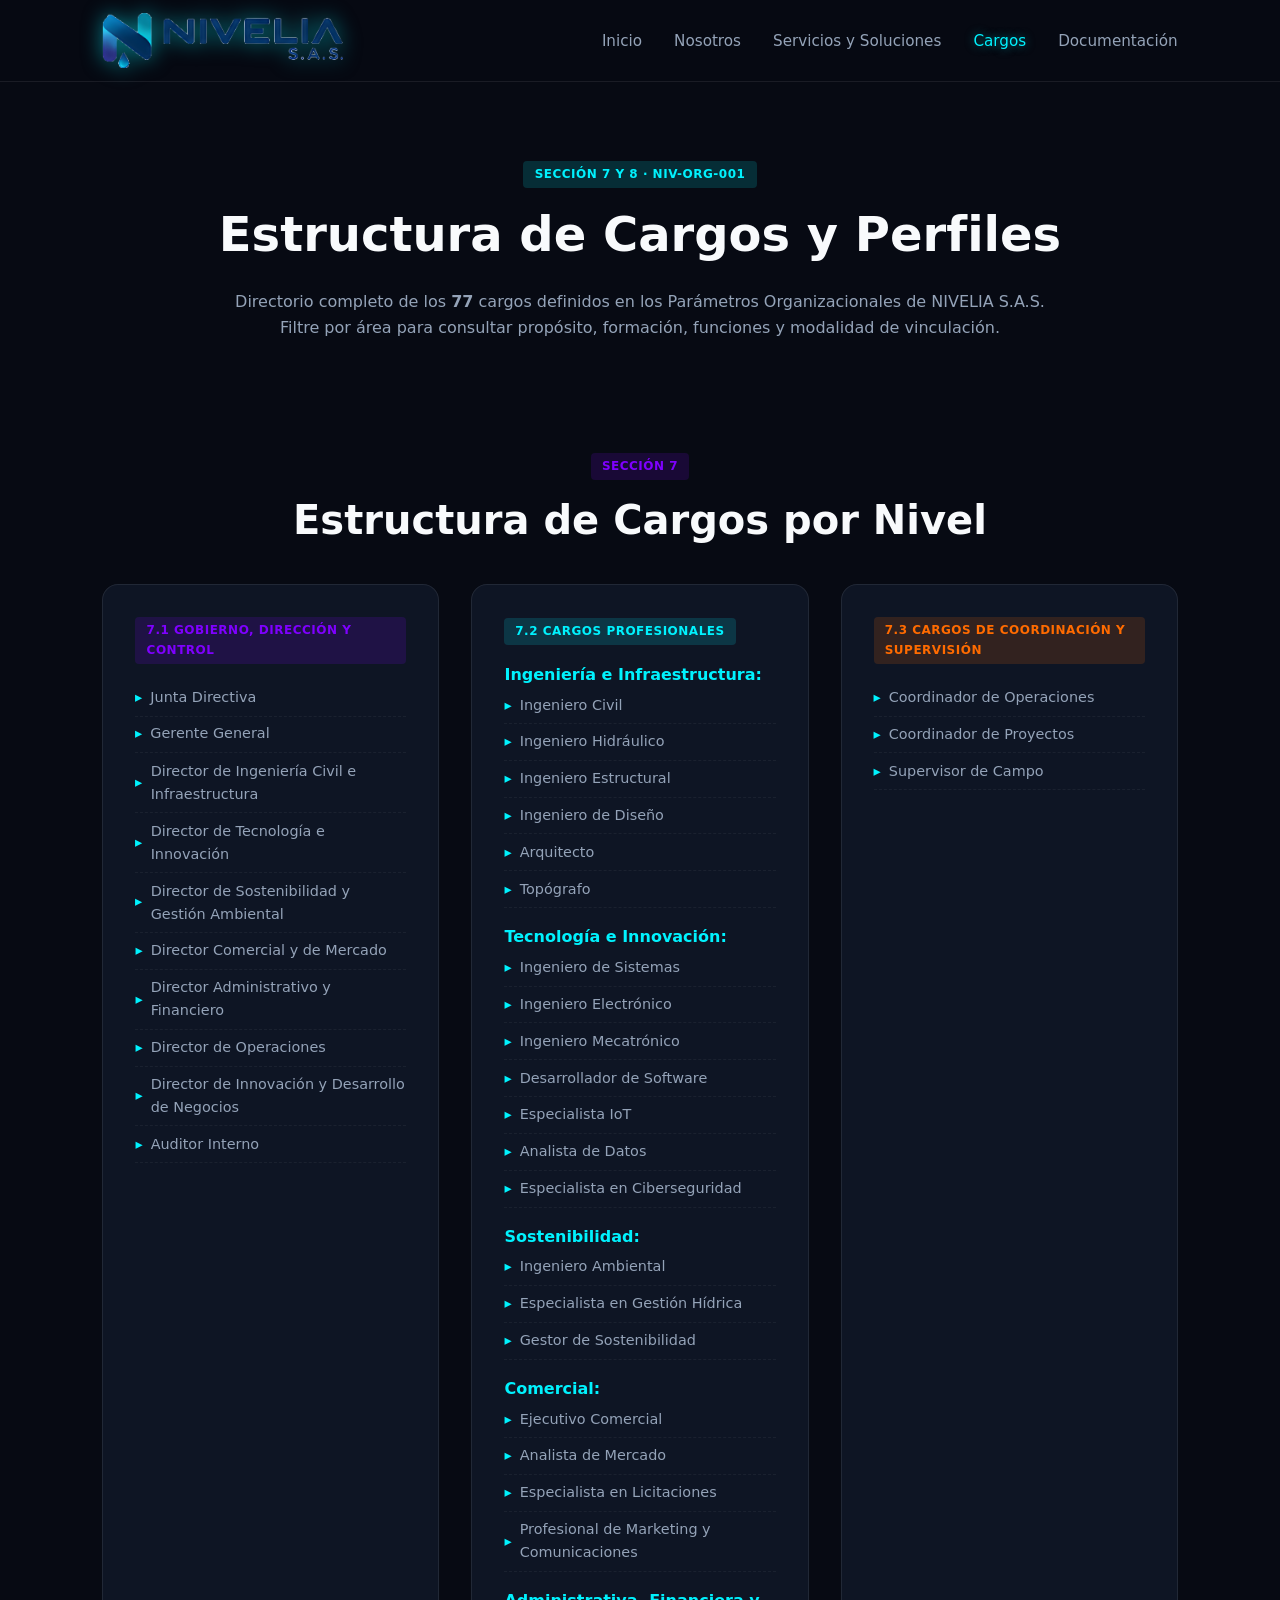
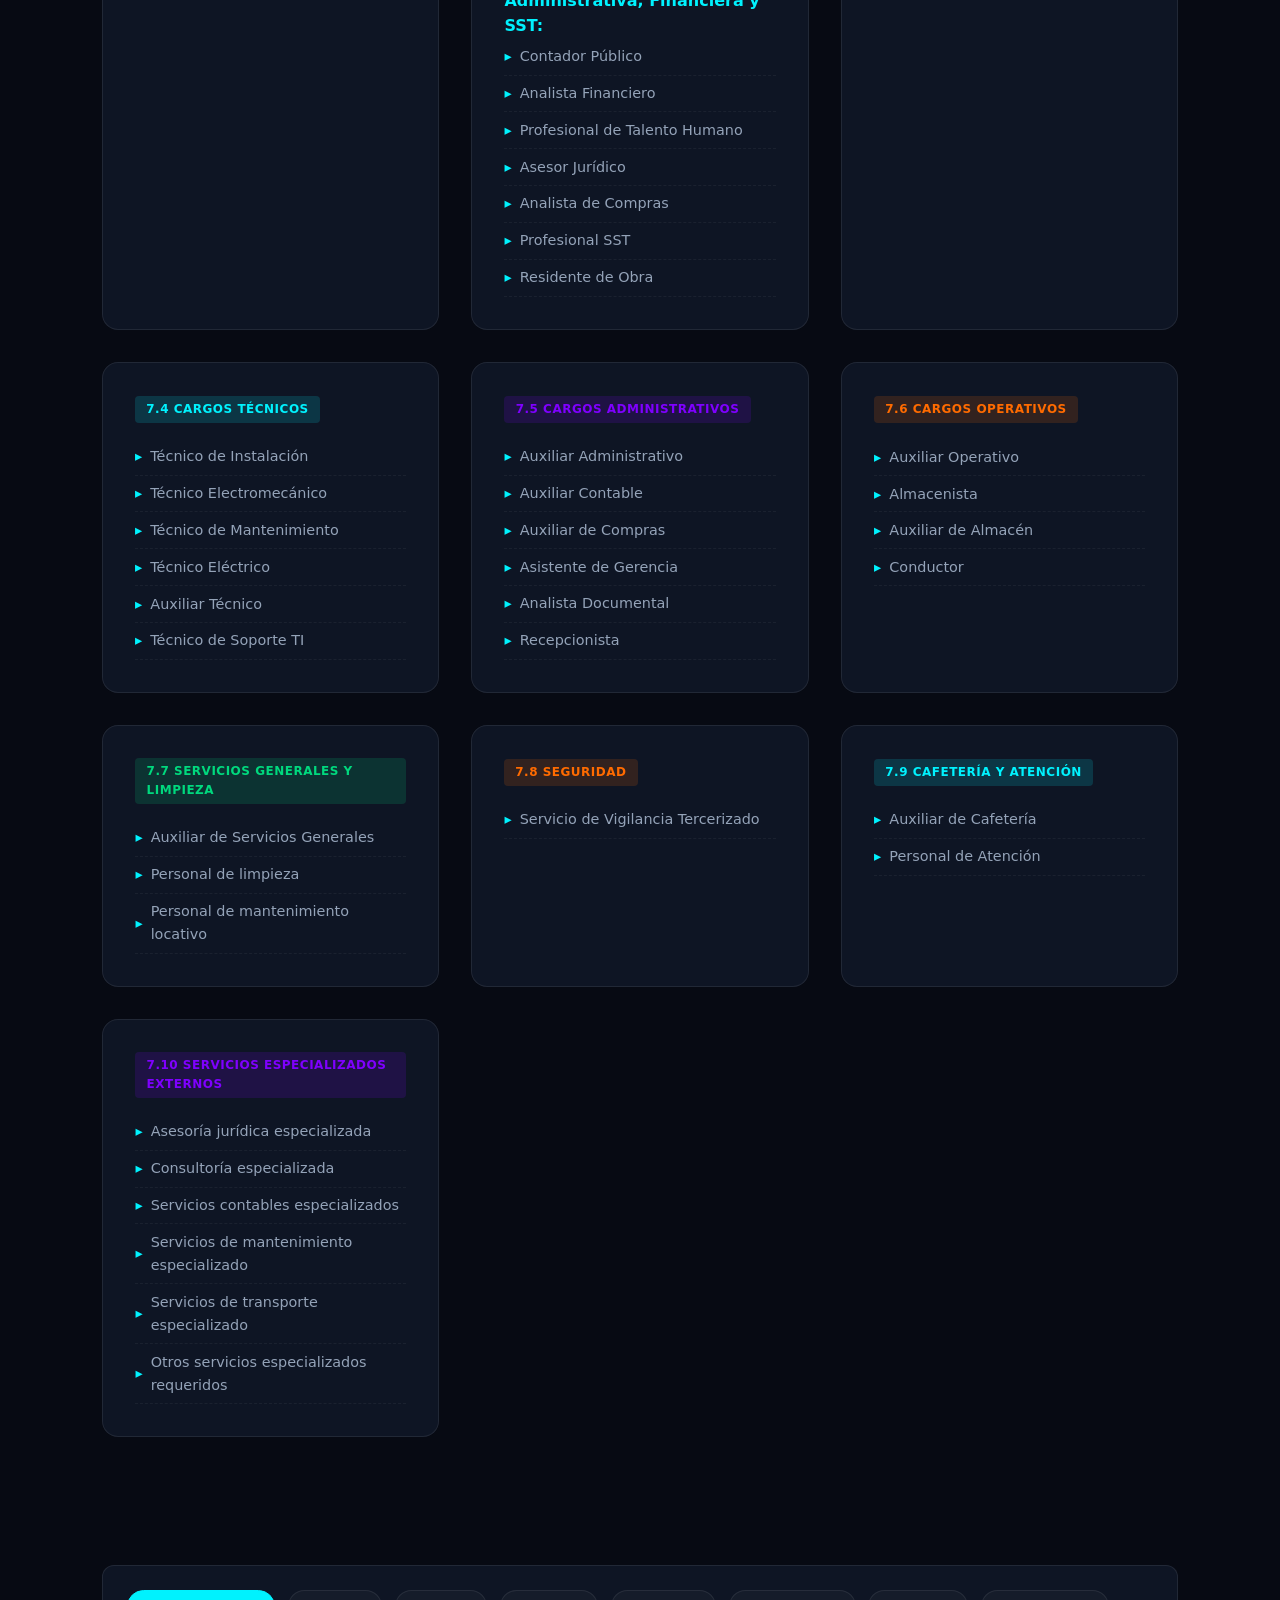
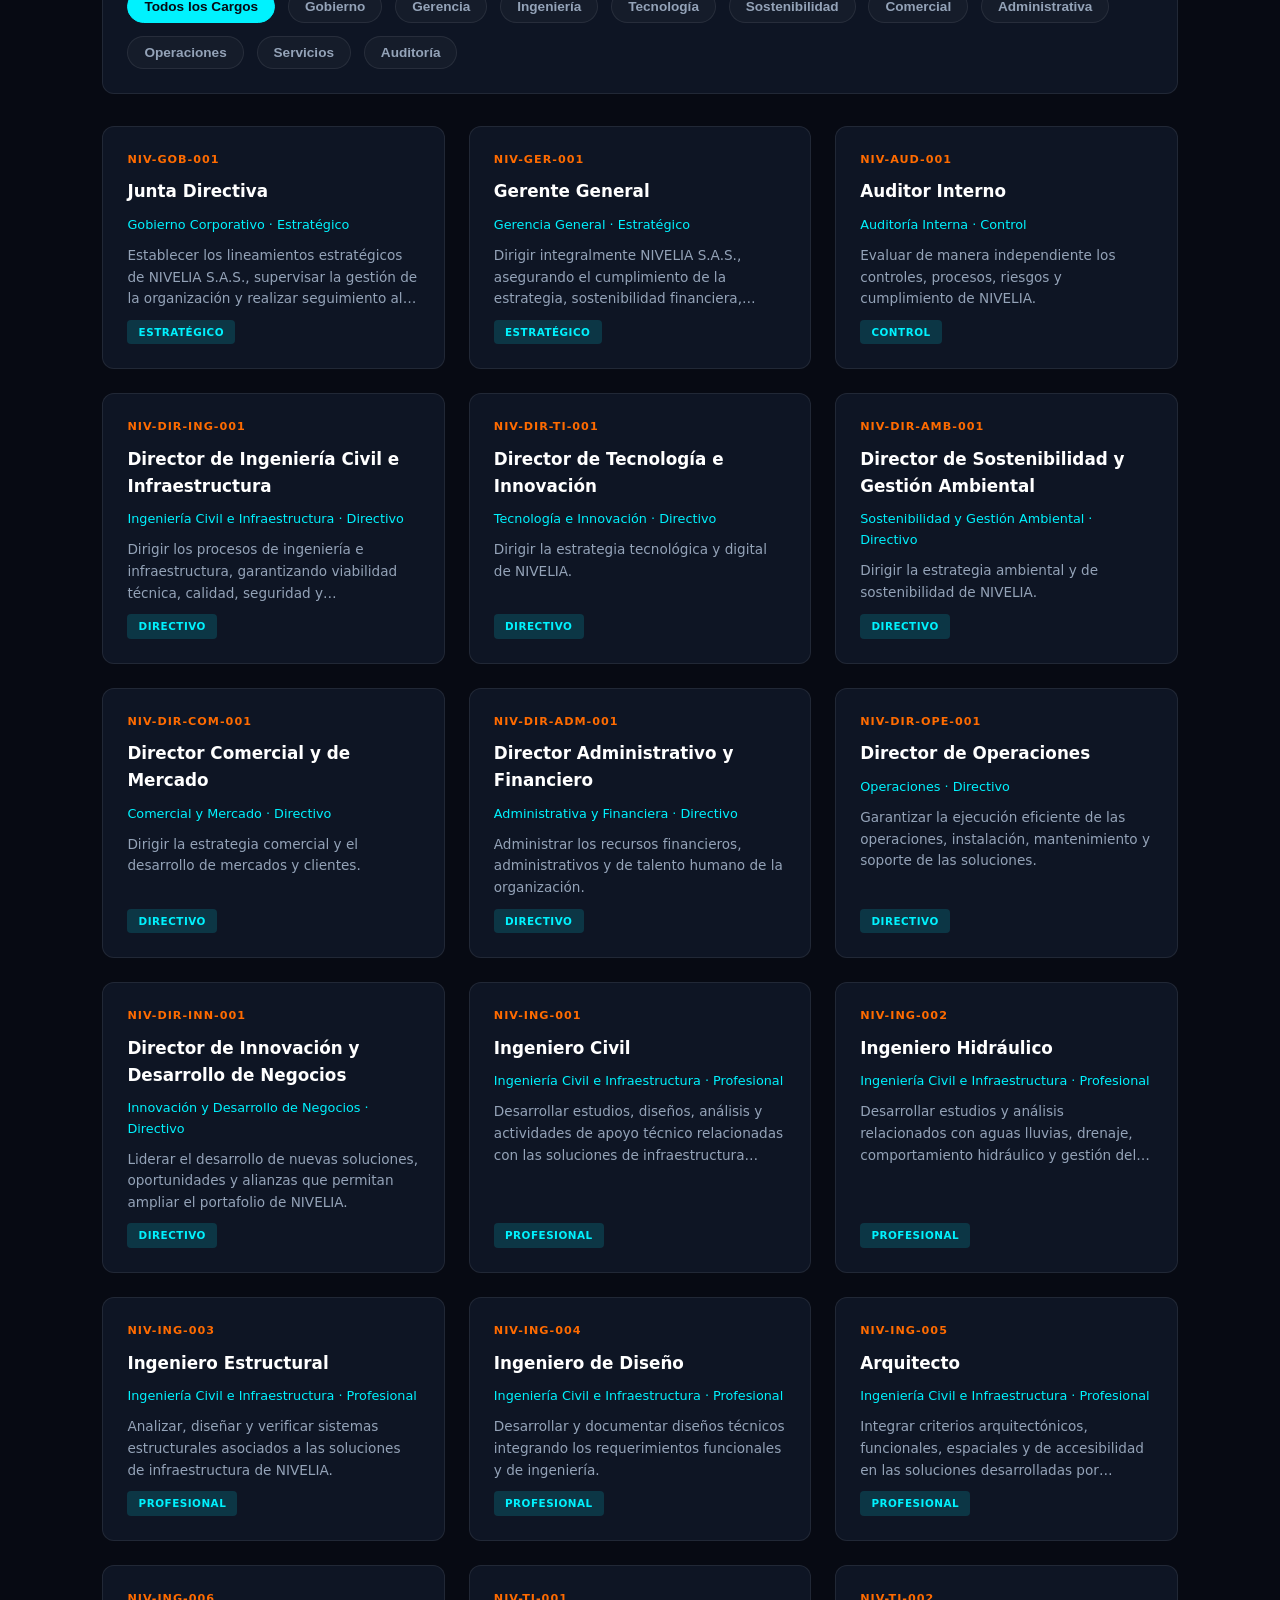
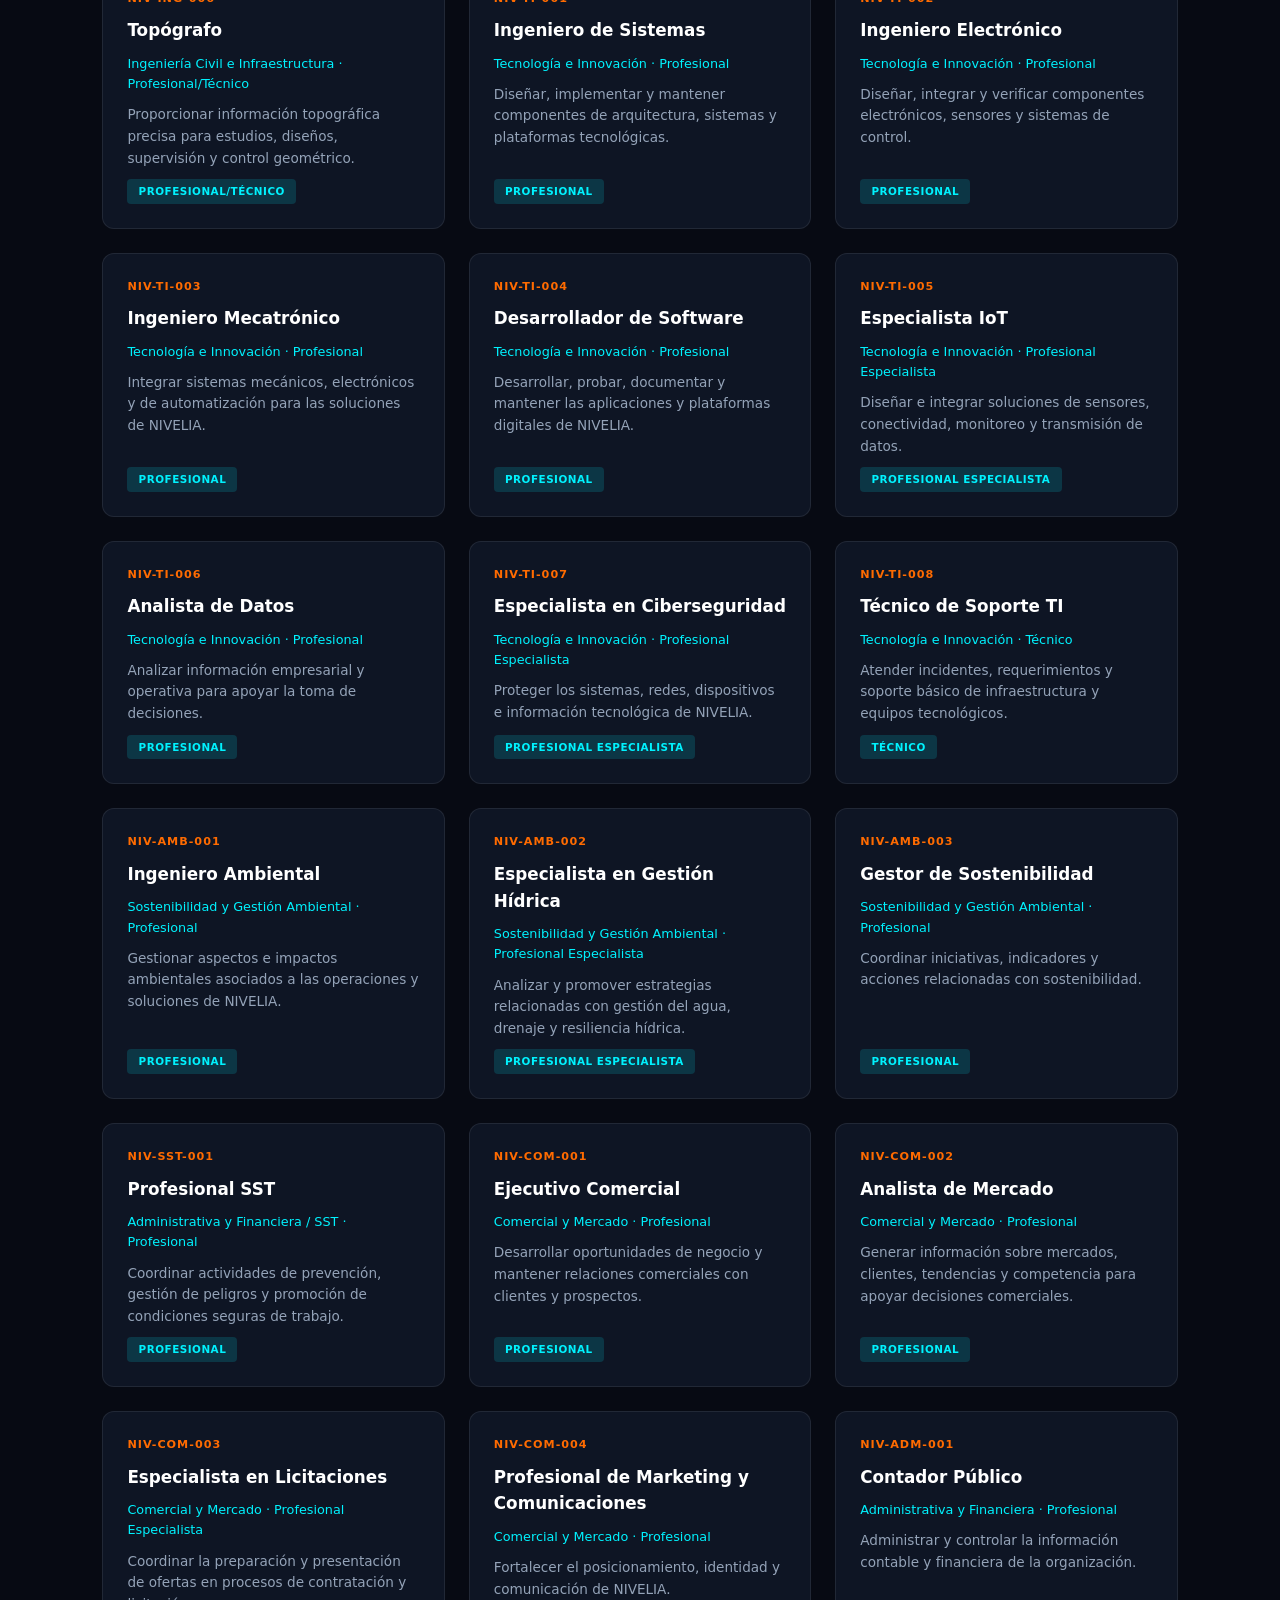
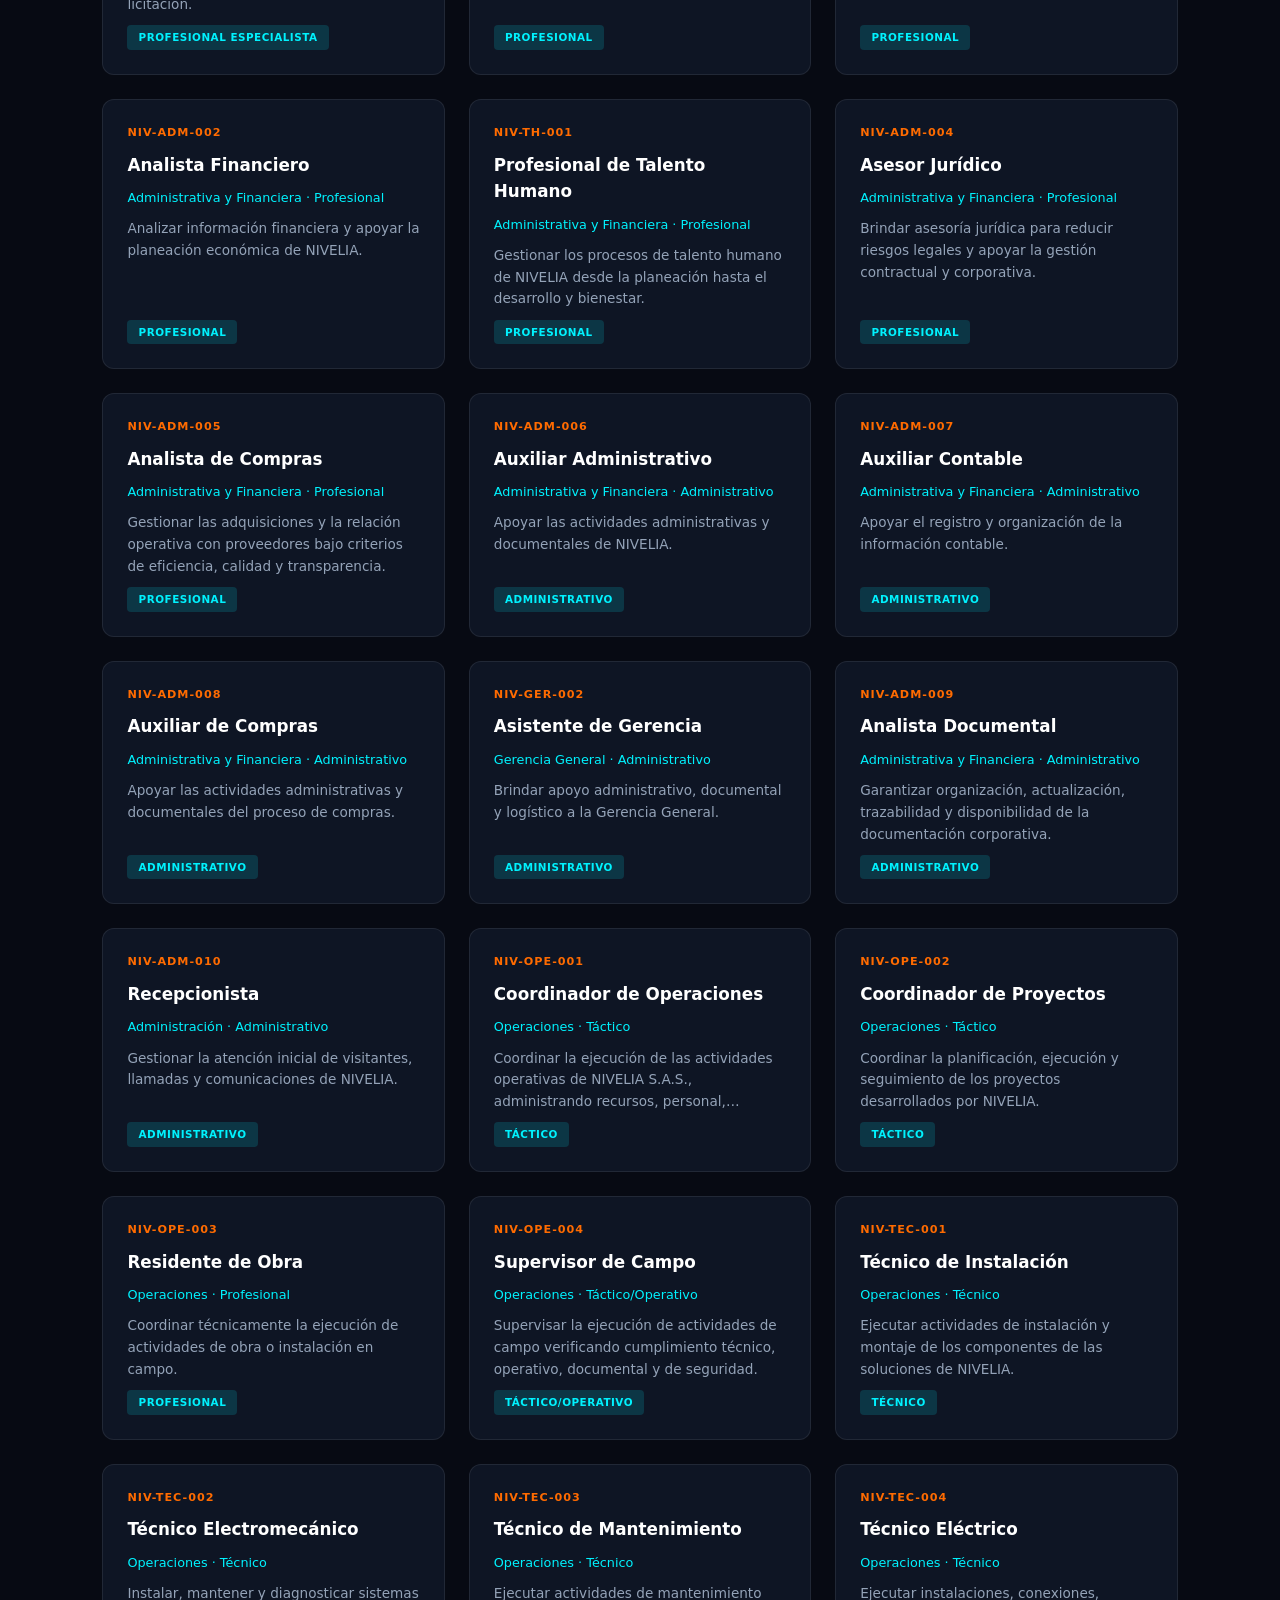
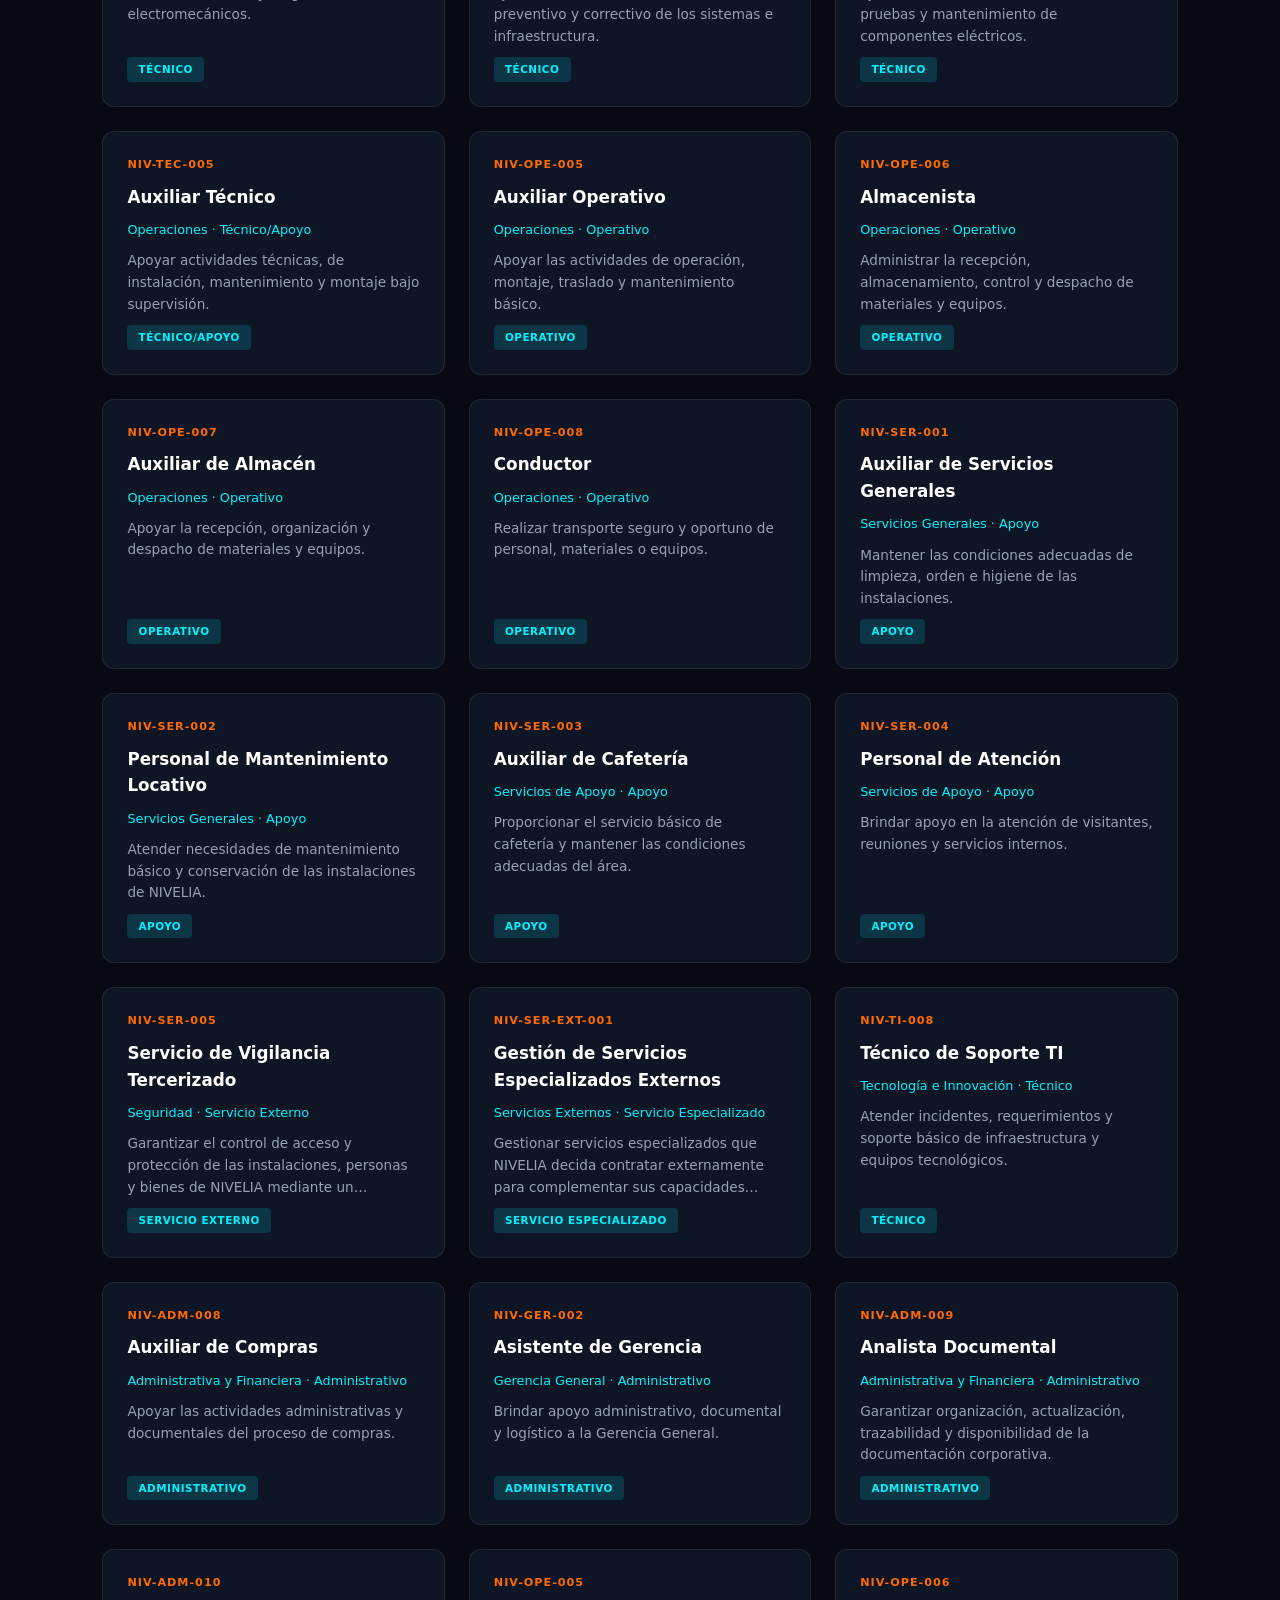
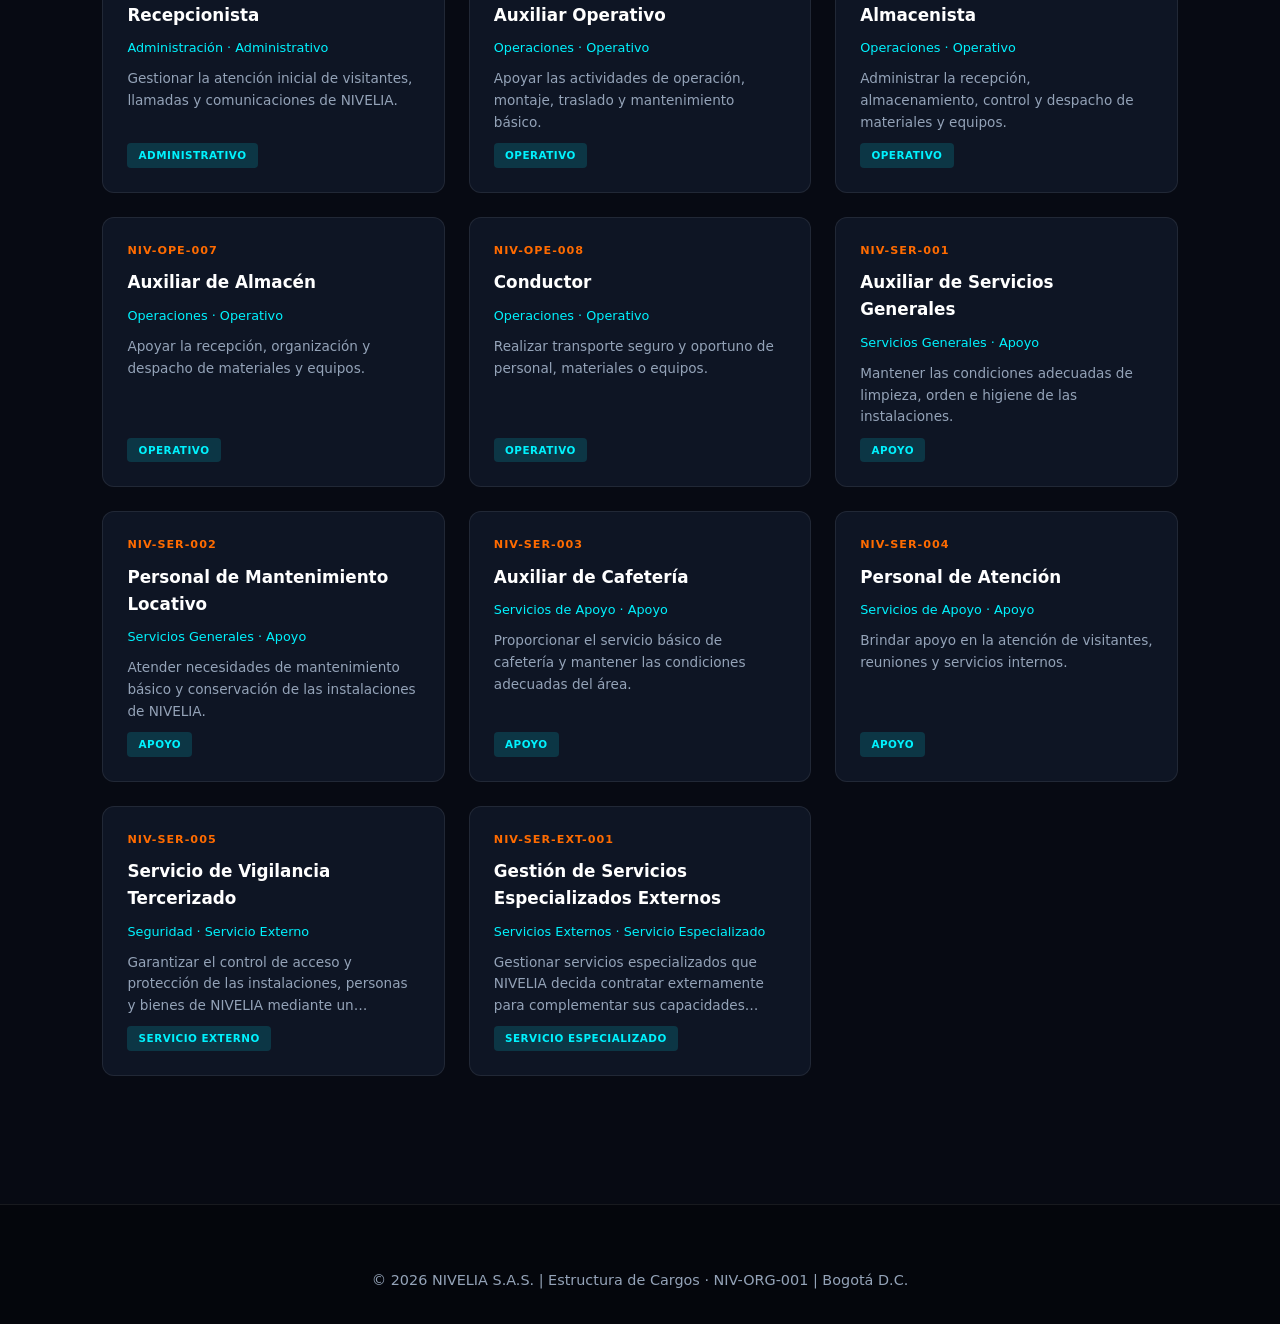
==== commit 0025411f: "Se agregaron perfiles faltantes" ====
--- a/cargos.html
+++ b/cargos.html
@@ -9,22 +9,19 @@
 </head>
 <body>
 
-  <header class="navbar">
+    <header class="navbar">
     <a href="index.html" class="logo-container">
       <img src="assets/images/logo_nivelia.png" alt="NIVELIA S.A.S." class="logo-img" onerror="this.style.display='none'">
-      <span class="logo-text">NIVELIA<span>.</span></span>
     </a>
     <nav>
       <ul class="nav-links">
         <li><a href="index.html">Inicio</a></li>
         <li><a href="nosotros.html">Nosotros</a></li>
         <li><a href="servicios.html">Servicios y Soluciones</a></li>
-        <li><a href="cargos.html" class="active">Cargos</a></li>
+        <li><a href="cargos.html">Cargos</a></li>
         <li><a href="documentos.html">Documentación</a></li>
-        <li><a href="contacto.html">Contacto</a></li>
       </ul>
     </nav>
-    <a href="contacto.html" class="btn-primary">Cotizar Proyecto</a>
   </header>
 
   <section style="padding: 10rem 8% 3rem; text-align: center;">
@@ -33,6 +30,167 @@
     <p style="color: var(--text-muted); max-width: 850px; margin: 1rem auto 0;">
       Directorio completo de los <strong id="total-cargos">60+</strong> cargos definidos en los Parámetros Organizacionales de NIVELIA S.A.S. Filtre por área para consultar propósito, formación, funciones y modalidad de vinculación.
     </p>
+  </section>
+
+    <!-- 7. ESTRUCTURA DE CARGOS (Sección 7) -->
+  <section class="section-padding">
+    <div style="text-align: center; margin-bottom: 2rem;">
+      <span class="badge badge-violet">Sección 7</span>
+      <h2 style="font-size: 2.5rem; margin-top: 0.5rem;">Estructura de Cargos por Nivel</h2>
+    </div>
+
+    <div class="grid-cards">
+      <!-- 7.1 Gobierno, Dirección y Control -->
+      <div class="card">
+        <span class="badge badge-violet">7.1 Gobierno, Dirección y Control</span>
+        <ul class="proceso-list" style="margin-top: 1rem;">
+          <li>Junta Directiva</li>
+          <li>Gerente General</li>
+          <li>Director de Ingeniería Civil e Infraestructura</li>
+          <li>Director de Tecnología e Innovación</li>
+          <li>Director de Sostenibilidad y Gestión Ambiental</li>
+          <li>Director Comercial y de Mercado</li>
+          <li>Director Administrativo y Financiero</li>
+          <li>Director de Operaciones</li>
+          <li>Director de Innovación y Desarrollo de Negocios</li>
+          <li>Auditor Interno</li>
+        </ul>
+      </div>
+
+      <!-- 7.2 Cargos Profesionales -->
+      <div class="card">
+        <span class="badge badge-cyan">7.2 Cargos Profesionales</span>
+        <p style="margin-top: 1rem; color: var(--primary-cyan); font-weight: 700;">Ingeniería e Infraestructura:</p>
+        <ul class="proceso-list">
+          <li>Ingeniero Civil</li>
+          <li>Ingeniero Hidráulico</li>
+          <li>Ingeniero Estructural</li>
+          <li>Ingeniero de Diseño</li>
+          <li>Arquitecto</li>
+          <li>Topógrafo</li>
+        </ul>
+        <p style="margin-top: 1rem; color: var(--primary-cyan); font-weight: 700;">Tecnología e Innovación:</p>
+        <ul class="proceso-list">
+          <li>Ingeniero de Sistemas</li>
+          <li>Ingeniero Electrónico</li>
+          <li>Ingeniero Mecatrónico</li>
+          <li>Desarrollador de Software</li>
+          <li>Especialista IoT</li>
+          <li>Analista de Datos</li>
+          <li>Especialista en Ciberseguridad</li>
+        </ul>
+        <p style="margin-top: 1rem; color: var(--primary-cyan); font-weight: 700;">Sostenibilidad:</p>
+        <ul class="proceso-list">
+          <li>Ingeniero Ambiental</li>
+          <li>Especialista en Gestión Hídrica</li>
+          <li>Gestor de Sostenibilidad</li>
+        </ul>
+        <p style="margin-top: 1rem; color: var(--primary-cyan); font-weight: 700;">Comercial:</p>
+        <ul class="proceso-list">
+          <li>Ejecutivo Comercial</li>
+          <li>Analista de Mercado</li>
+          <li>Especialista en Licitaciones</li>
+          <li>Profesional de Marketing y Comunicaciones</li>
+        </ul>
+        <p style="margin-top: 1rem; color: var(--primary-cyan); font-weight: 700;">Administrativa, Financiera y SST:</p>
+        <ul class="proceso-list">
+          <li>Contador Público</li>
+          <li>Analista Financiero</li>
+          <li>Profesional de Talento Humano</li>
+          <li>Asesor Jurídico</li>
+          <li>Analista de Compras</li>
+          <li>Profesional SST</li>
+          <li>Residente de Obra</li>
+        </ul>
+      </div>
+
+      <!-- 7.3 Coordinación y Supervisión -->
+      <div class="card">
+        <span class="badge badge-orange">7.3 Cargos de Coordinación y Supervisión</span>
+        <ul class="proceso-list" style="margin-top: 1rem;">
+          <li>Coordinador de Operaciones</li>
+          <li>Coordinador de Proyectos</li>
+          <li>Supervisor de Campo</li>
+        </ul>
+      </div>
+
+      <!-- 7.4 Cargos Técnicos -->
+      <div class="card">
+        <span class="badge badge-cyan">7.4 Cargos Técnicos</span>
+        <ul class="proceso-list" style="margin-top: 1rem;">
+          <li>Técnico de Instalación</li>
+          <li>Técnico Electromecánico</li>
+          <li>Técnico de Mantenimiento</li>
+          <li>Técnico Eléctrico</li>
+          <li>Auxiliar Técnico</li>
+          <li>Técnico de Soporte TI</li>
+        </ul>
+      </div>
+
+      <!-- 7.5 Cargos Administrativos -->
+      <div class="card">
+        <span class="badge badge-violet">7.5 Cargos Administrativos</span>
+        <ul class="proceso-list" style="margin-top: 1rem;">
+          <li>Auxiliar Administrativo</li>
+          <li>Auxiliar Contable</li>
+          <li>Auxiliar de Compras</li>
+          <li>Asistente de Gerencia</li>
+          <li>Analista Documental</li>
+          <li>Recepcionista</li>
+        </ul>
+      </div>
+
+      <!-- 7.6 Cargos Operativos -->
+      <div class="card">
+        <span class="badge badge-orange">7.6 Cargos Operativos</span>
+        <ul class="proceso-list" style="margin-top: 1rem;">
+          <li>Auxiliar Operativo</li>
+          <li>Almacenista</li>
+          <li>Auxiliar de Almacén</li>
+          <li>Conductor</li>
+        </ul>
+      </div>
+
+      <!-- 7.7 Servicios Generales -->
+      <div class="card">
+        <span class="badge badge-green">7.7 Servicios Generales y Limpieza</span>
+        <ul class="proceso-list" style="margin-top: 1rem;">
+          <li>Auxiliar de Servicios Generales</li>
+          <li>Personal de limpieza</li>
+          <li>Personal de mantenimiento locativo</li>
+        </ul>
+      </div>
+
+      <!-- 7.8 Seguridad -->
+      <div class="card">
+        <span class="badge badge-orange">7.8 Seguridad</span>
+        <ul class="proceso-list" style="margin-top: 1rem;">
+          <li>Servicio de Vigilancia Tercerizado</li>
+        </ul>
+      </div>
+
+      <!-- 7.9 Cafetería y Atención -->
+      <div class="card">
+        <span class="badge badge-cyan">7.9 Cafetería y Atención</span>
+        <ul class="proceso-list" style="margin-top: 1rem;">
+          <li>Auxiliar de Cafetería</li>
+          <li>Personal de Atención</li>
+        </ul>
+      </div>
+
+      <!-- 7.10 Servicios Especializados Externos -->
+      <div class="card">
+        <span class="badge badge-violet">7.10 Servicios Especializados Externos</span>
+        <ul class="proceso-list" style="margin-top: 1rem;">
+          <li>Asesoría jurídica especializada</li>
+          <li>Consultoría especializada</li>
+          <li>Servicios contables especializados</li>
+          <li>Servicios de mantenimiento especializado</li>
+          <li>Servicios de transporte especializado</li>
+          <li>Otros servicios especializados requeridos</li>
+        </ul>
+      </div>
+    </div>
   </section>
 
   <section style="padding: 2rem 8%;">
--- a/css/style.css
+++ b/css/style.css
@@ -470,4 +470,18 @@
   .navbar { padding: 1rem 5%; }
   .section-padding { padding: 3rem 5%; }
   .modal-content { padding: 1.5rem; }
+}
+
+/* Logo ajustado sin texto */
+.logo-img {
+  height: 55px;
+  width: auto;
+  object-fit: contain;
+  filter: drop-shadow(0 0 10px rgba(0, 242, 254, 0.5));
+}
+
+/* Navbar centrado cuando no hay botón */
+.navbar {
+  justify-content: space-between;
+  padding: 0.8rem 8%;
 }
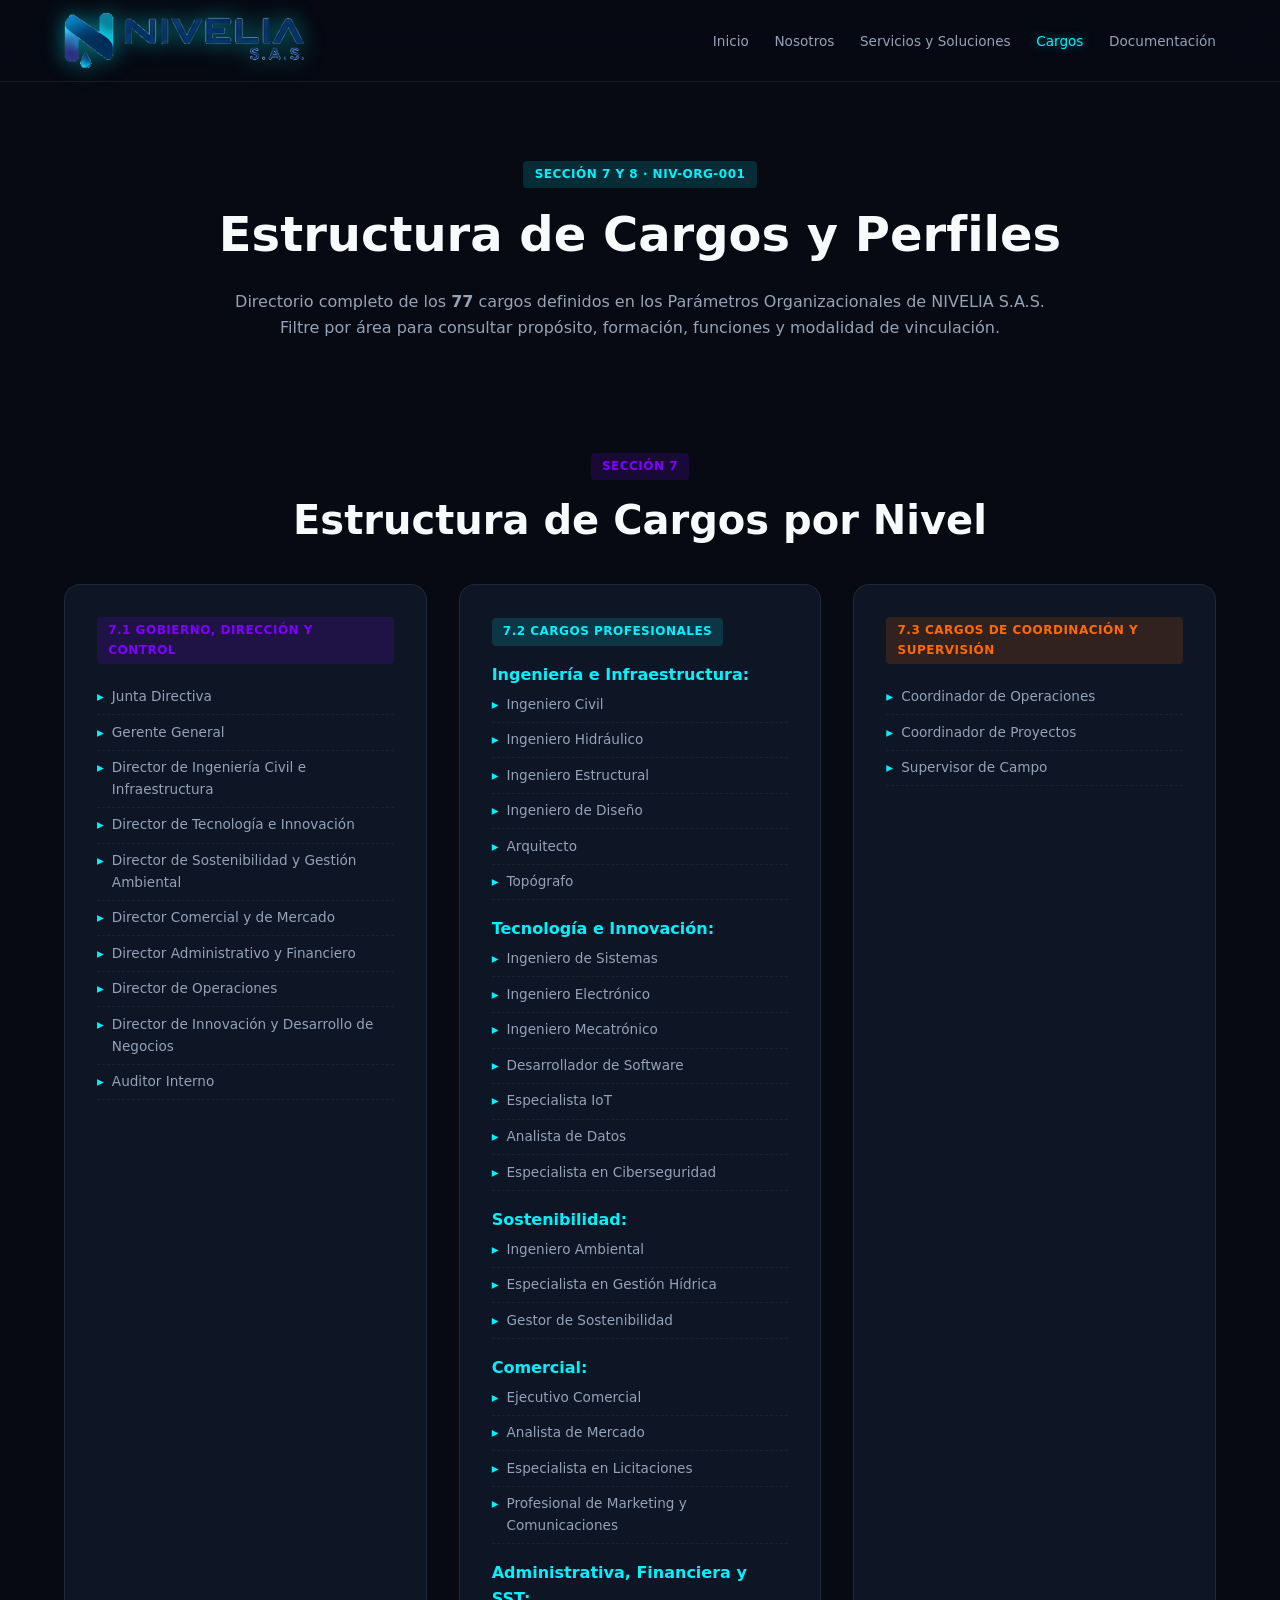
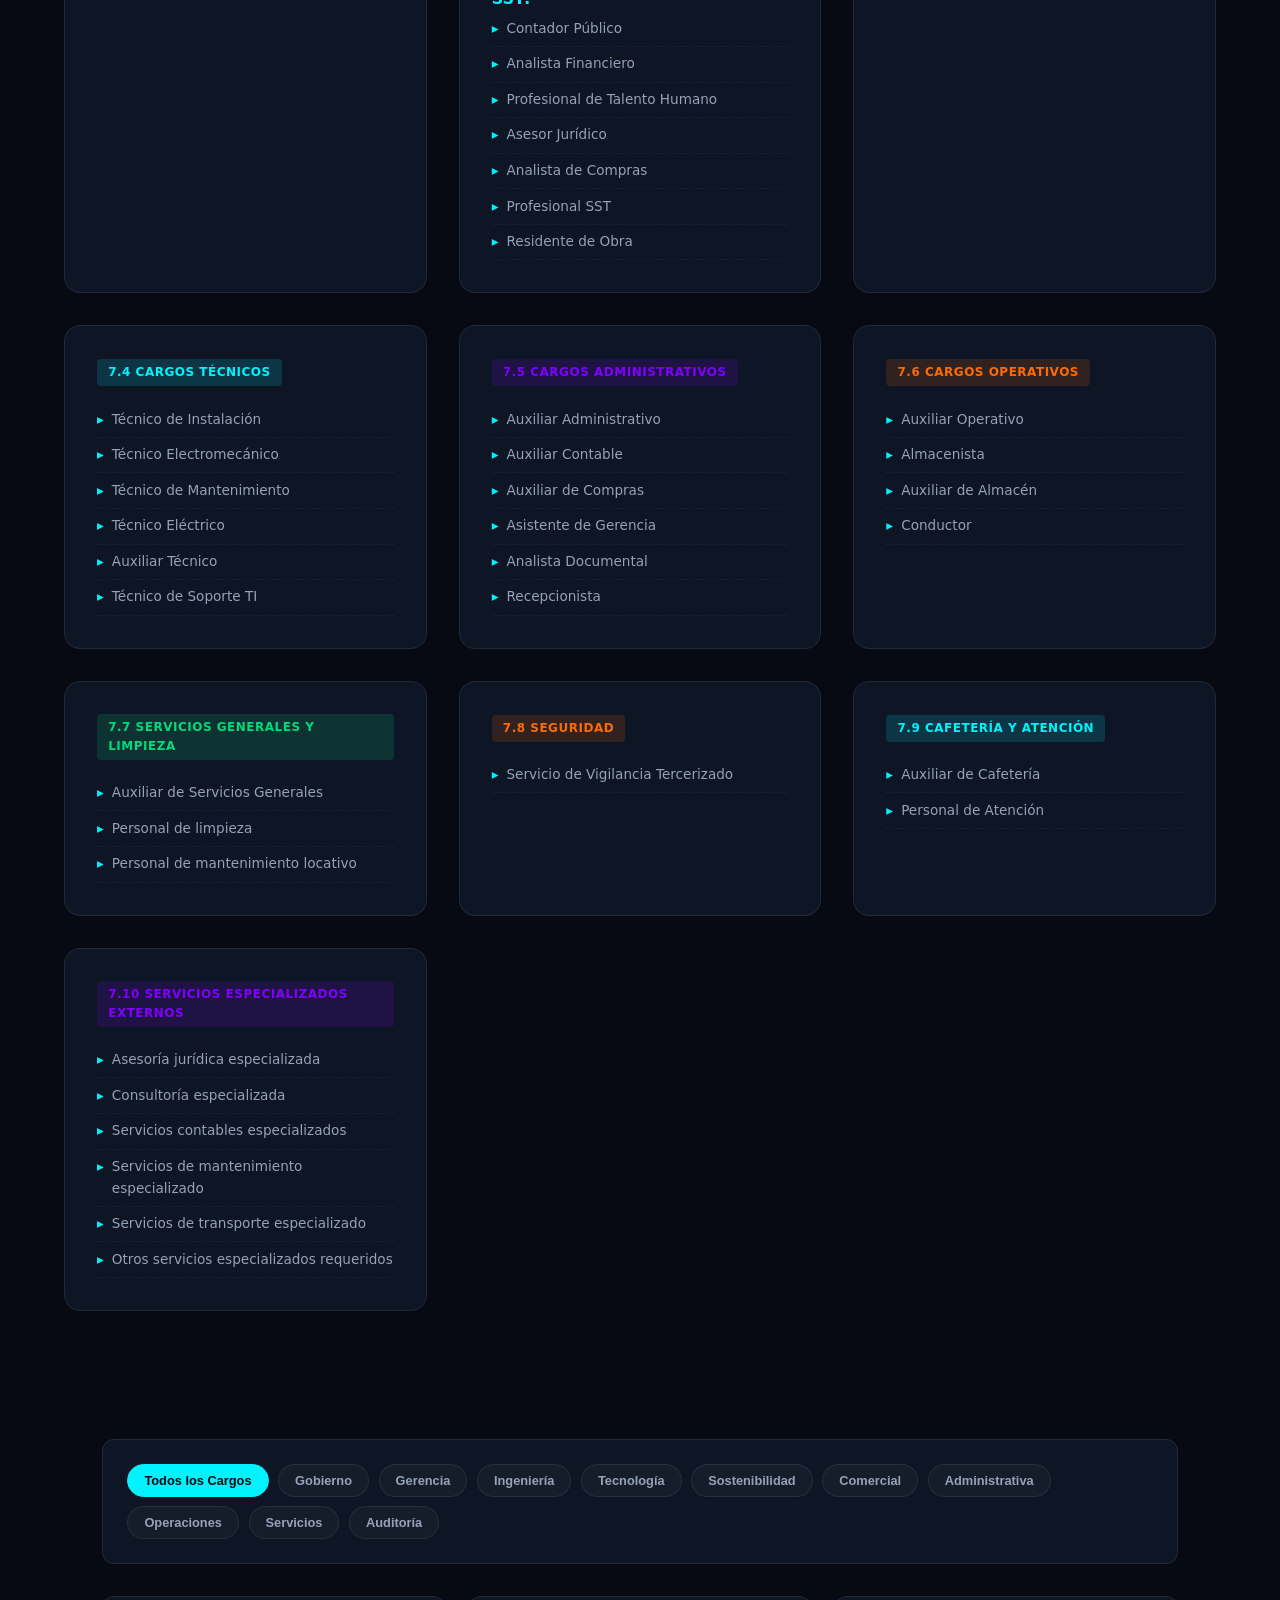
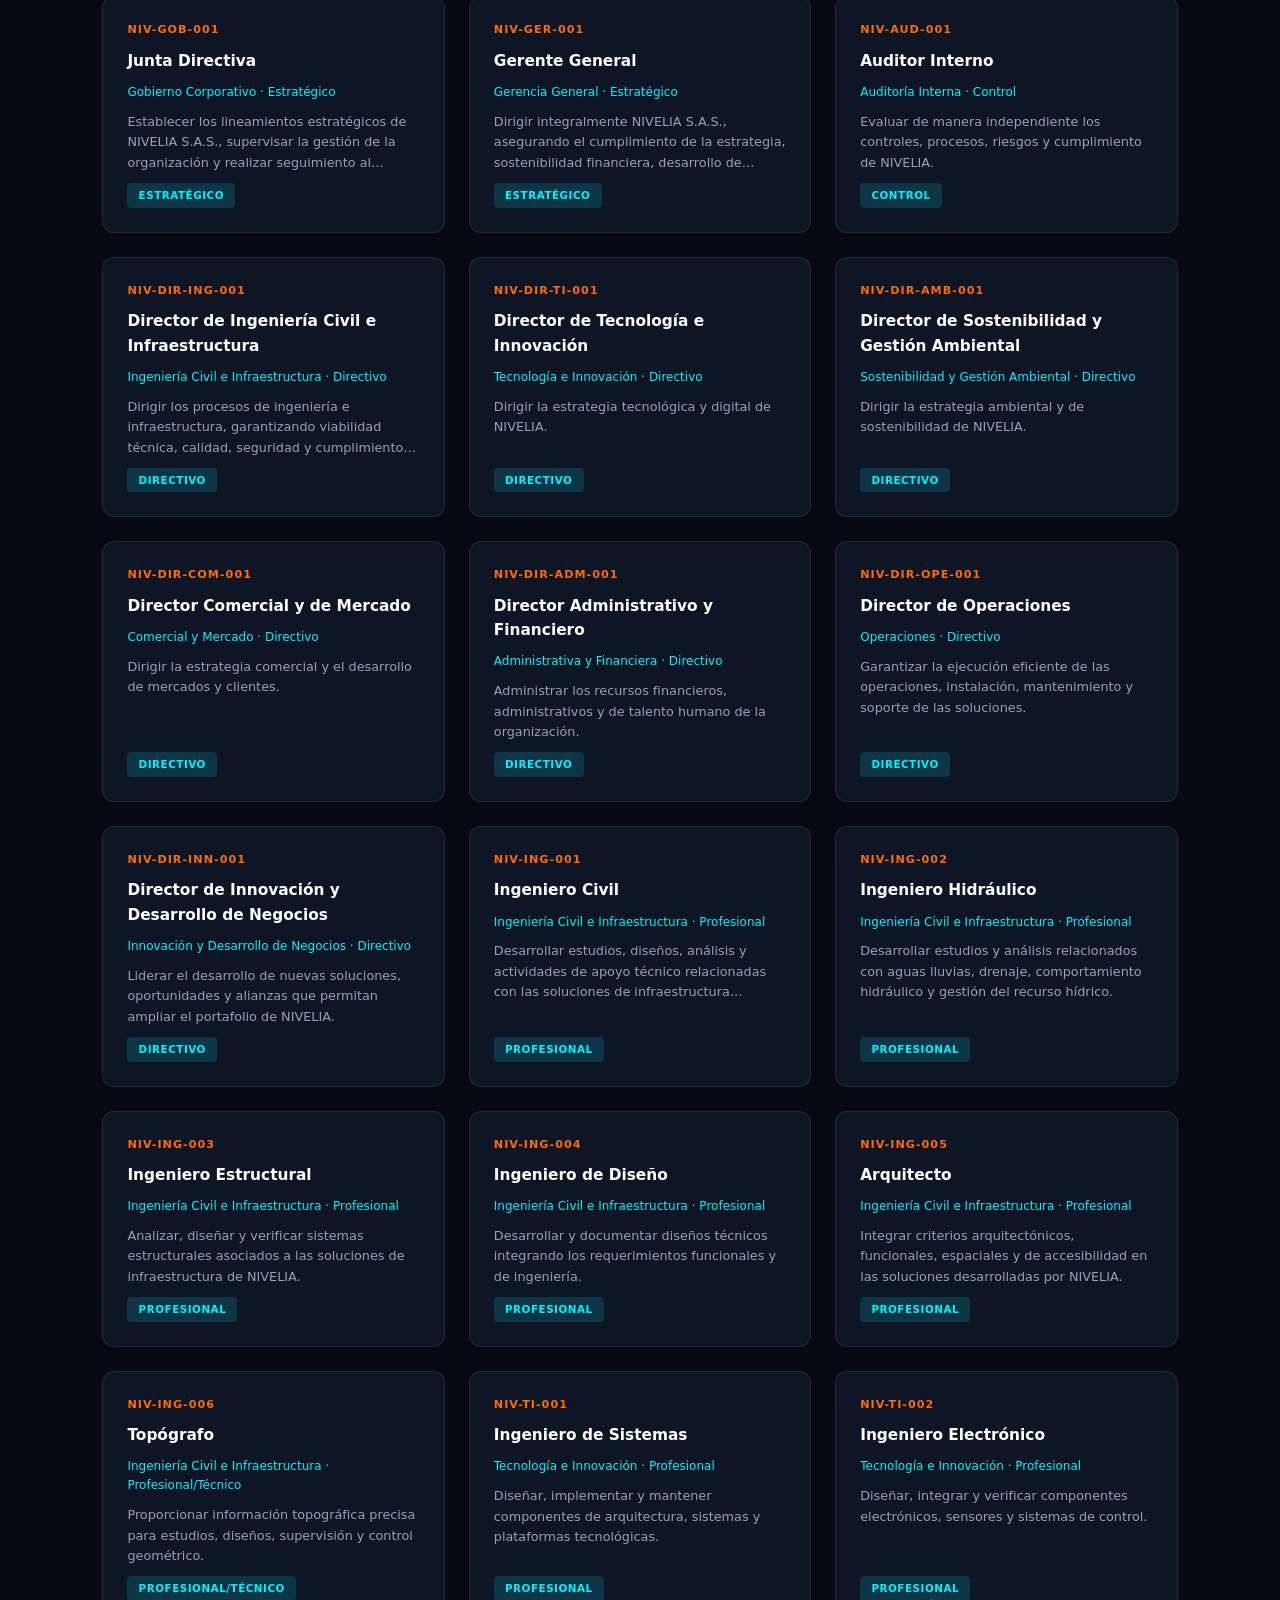
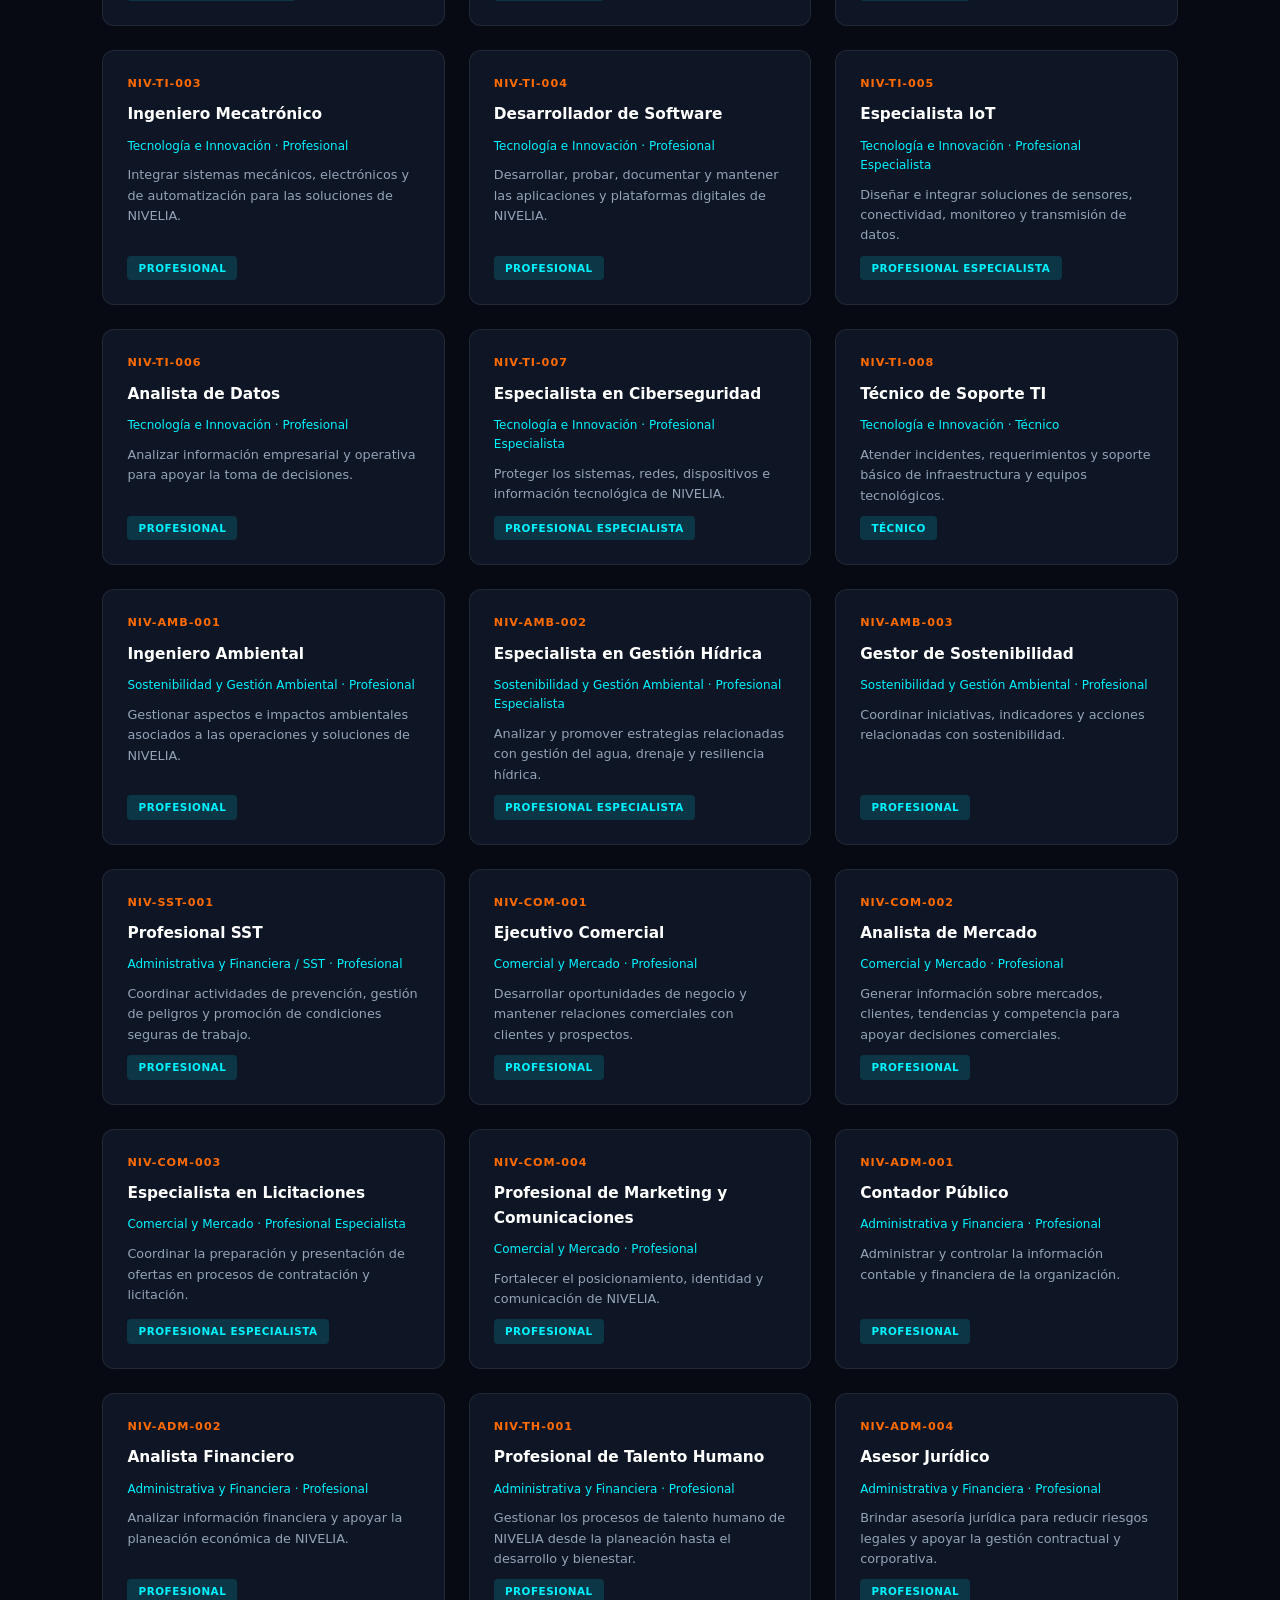
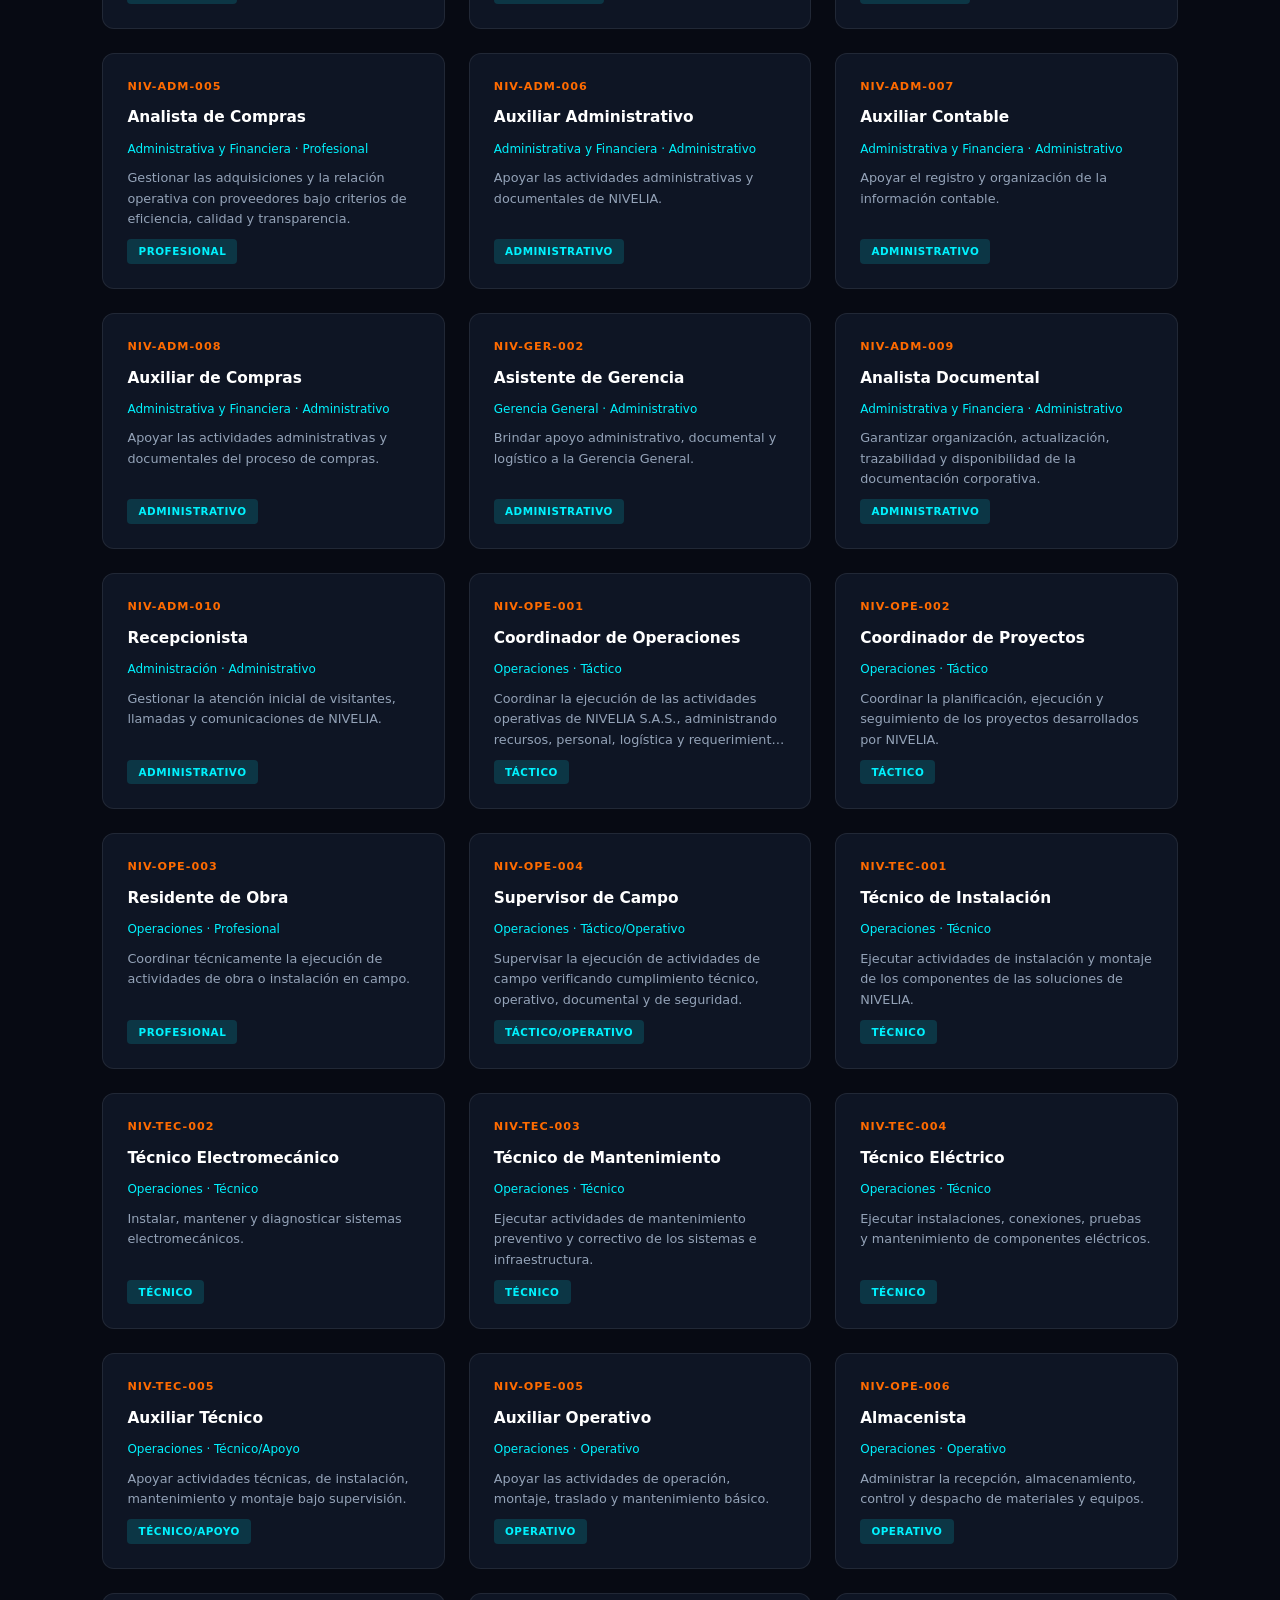
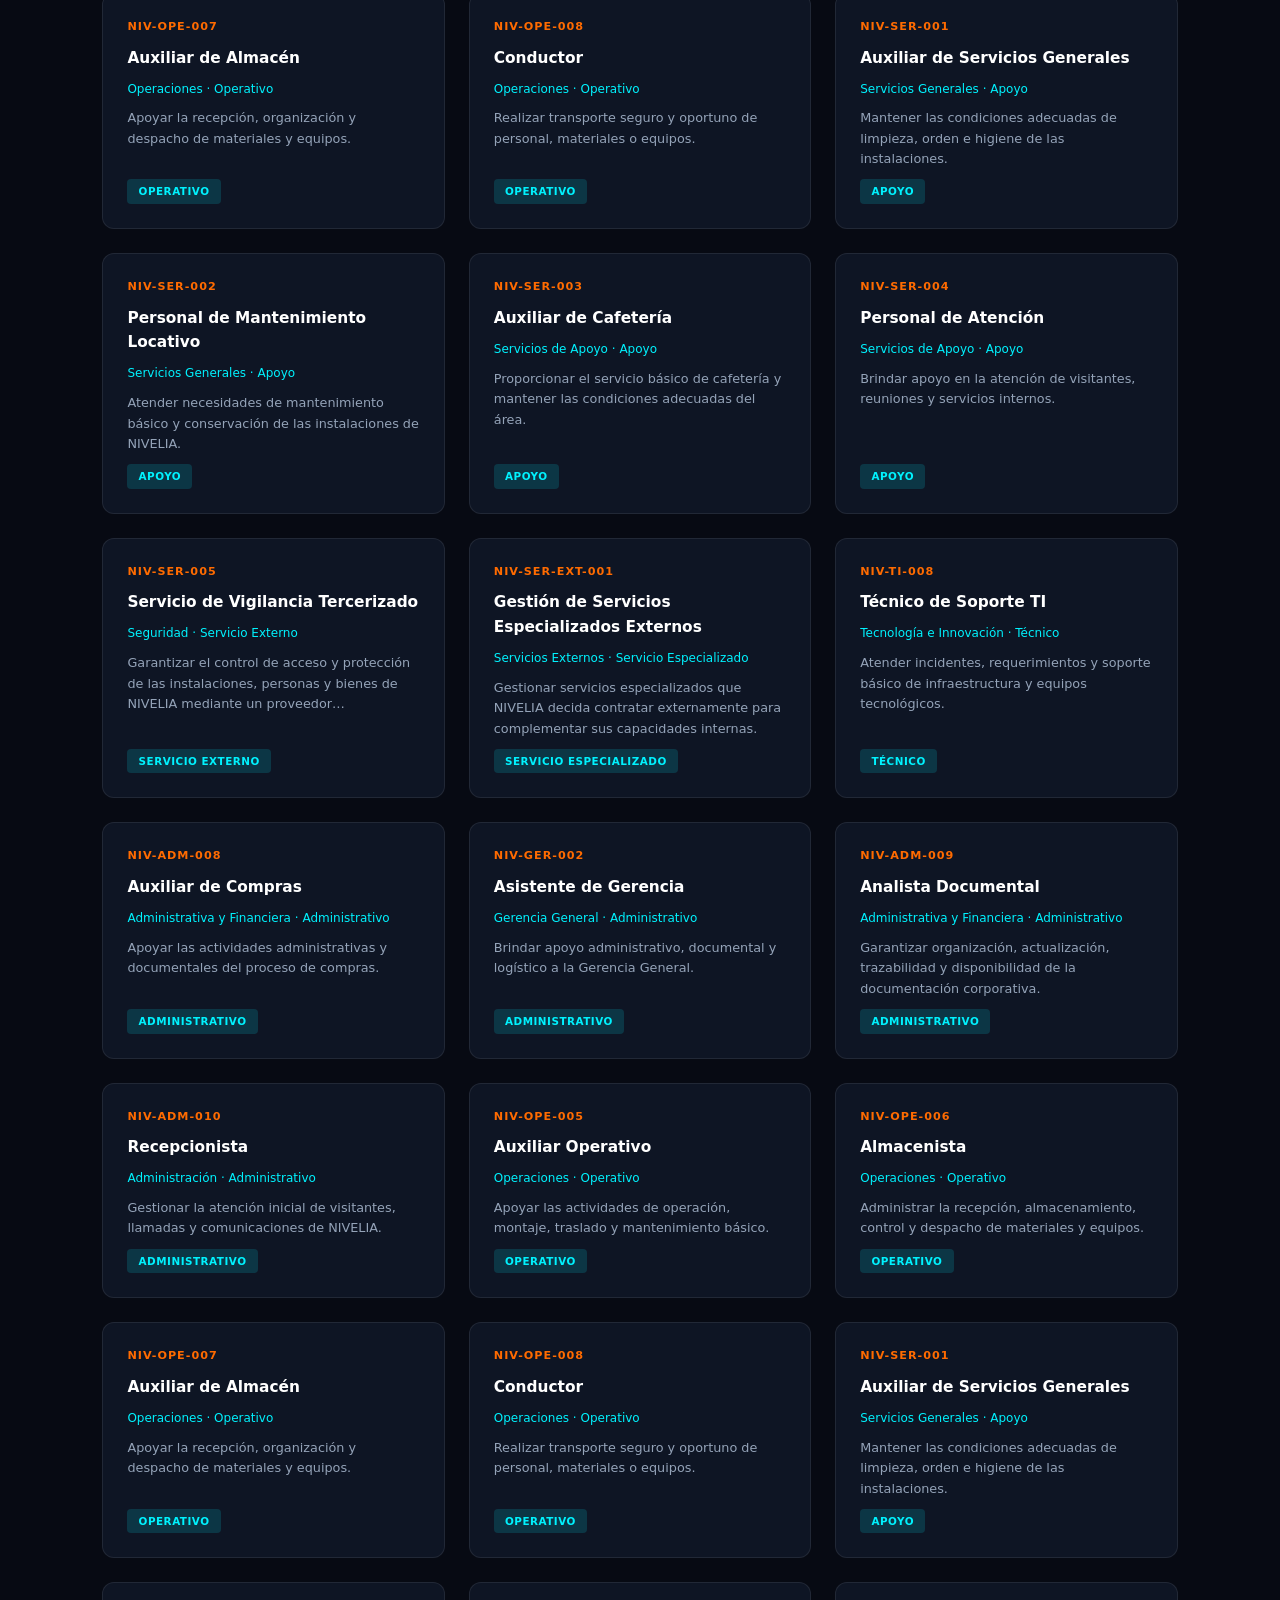
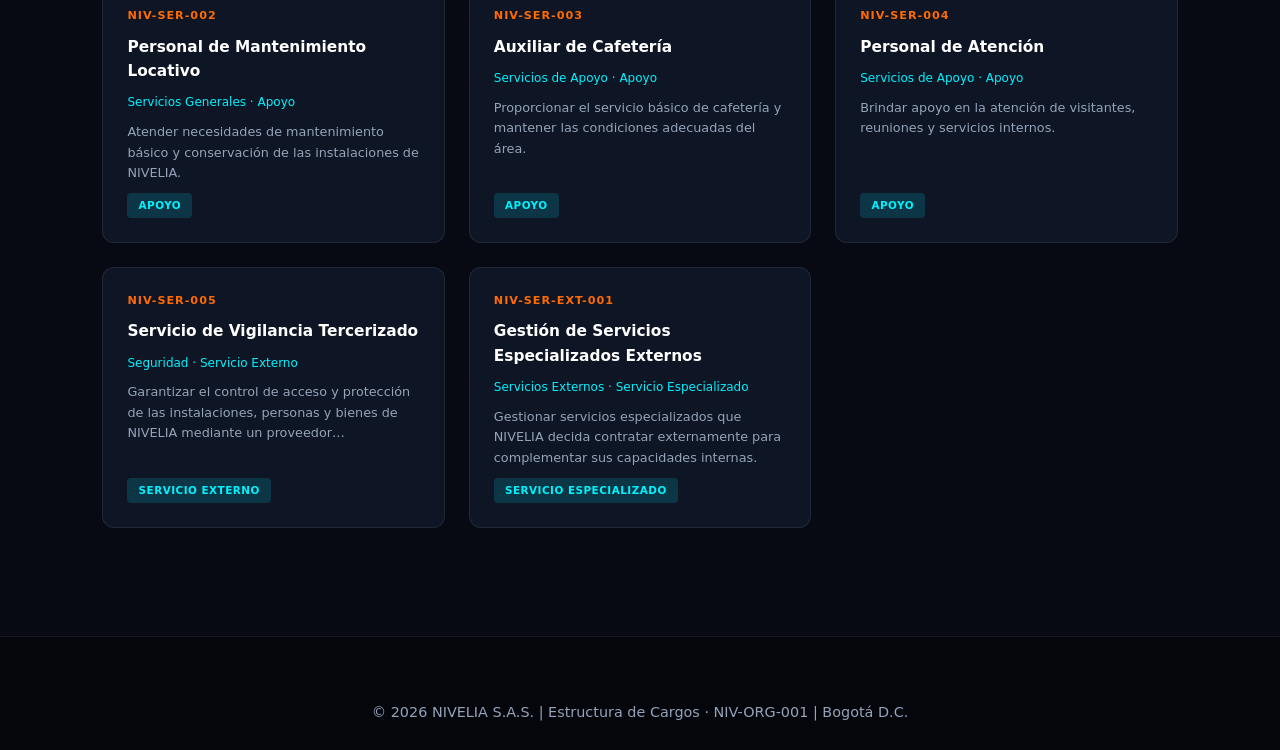
==== commit 101b41fe: "Se implemento el Responsive" ====
--- a/cargos.html
+++ b/cargos.html
@@ -9,11 +9,19 @@
 </head>
 <body>
 
-    <header class="navbar">
+      <header class="navbar">
     <a href="index.html" class="logo-container">
       <img src="assets/images/logo_nivelia.png" alt="NIVELIA S.A.S." class="logo-img" onerror="this.style.display='none'">
     </a>
-    <nav>
+
+    <!-- Botón Hamburguesa (visible solo en móvil) -->
+    <button class="menu-toggle" id="menu-toggle" aria-label="Abrir menú">
+      <span></span>
+      <span></span>
+      <span></span>
+    </button>
+
+    <nav class="nav-container" id="nav-container">
       <ul class="nav-links">
         <li><a href="index.html">Inicio</a></li>
         <li><a href="nosotros.html">Nosotros</a></li>
--- a/css/style.css
+++ b/css/style.css
@@ -1,5 +1,6 @@
 /* ==========================================================================
-   NIVELIA S.A.S. - Sistema de Estilos Maestra Glassmorphism UI v2.0
+   NIVELIA S.A.S. - Sistema de Estilos Maestra Glassmorphism UI v3.0
+   OPTIMIZADO PARA MÓVIL, TABLET Y DESKTOP
    ========================================================================== */
 
 :root {
@@ -16,9 +17,16 @@
   --text-muted: #94a3b8;
   --font-family: 'Inter', system-ui, -apple-system, sans-serif;
   --transition: all 0.3s cubic-bezier(0.4, 0, 0.2, 1);
+
+  /* Espaciados responsivos con clamp() */
+  --section-padding: clamp(2rem, 5vw, 4rem) clamp(1rem, 5vw, 8%);
+  --navbar-padding: 0.8rem clamp(1rem, 5vw, 8%);
+  --gap-cards: clamp(1rem, 2.5vw, 2rem);
 }
 
 * { margin: 0; padding: 0; box-sizing: border-box; }
+
+html { scroll-behavior: smooth; -webkit-text-size-adjust: 100%; }
 
 body {
   background-color: var(--bg-dark);
@@ -28,64 +36,112 @@
   overflow-x: hidden;
 }
 
-/* Header & Navegación */
+/* ============ NAVBAR RESPONSIVE ============ */
 .navbar {
   position: fixed; top: 0; width: 100%;
   display: flex; justify-content: space-between; align-items: center;
-  padding: 1rem 8%;
-  background: rgba(7, 10, 19, 0.92);
+  padding: var(--navbar-padding);
+  background: rgba(7, 10, 19, 0.95);
   backdrop-filter: blur(16px);
+  -webkit-backdrop-filter: blur(16px);
   border-bottom: 1px solid var(--bg-card-border);
   z-index: 1000;
 }
 
-.logo-container { display: flex; align-items: center; gap: 12px; text-decoration: none; }
-.logo-img { height: 42px; width: auto; object-fit: contain; filter: drop-shadow(0 0 8px rgba(0, 242, 254, 0.4)); }
-.logo-text { font-size: 1.5rem; font-weight: 800; letter-spacing: 2px; color: #ffffff; }
-.logo-text span { color: var(--primary-cyan); }
-
-.nav-links { display: flex; gap: 2rem; list-style: none; }
+.logo-container {
+  display: flex; align-items: center; gap: 12px;
+  text-decoration: none; flex-shrink: 0;
+}
+
+.logo-img {
+  height: clamp(38px, 5vw, 55px);
+  width: auto; object-fit: contain;
+  filter: drop-shadow(0 0 10px rgba(0, 242, 254, 0.5));
+}
+
+/* Botón Hamburguesa (oculto en desktop) */
+.menu-toggle {
+  display: none;
+  background: transparent;
+  border: 1px solid var(--bg-card-border);
+  border-radius: 8px;
+  padding: 0.6rem;
+  cursor: pointer;
+  flex-direction: column;
+  gap: 5px;
+  z-index: 1100;
+  transition: var(--transition);
+}
+.menu-toggle span {
+  display: block;
+  width: 24px; height: 2px;
+  background: var(--primary-cyan);
+  border-radius: 2px;
+  transition: var(--transition);
+}
+.menu-toggle.active span:nth-child(1) {
+  transform: translateY(7px) rotate(45deg);
+}
+.menu-toggle.active span:nth-child(2) {
+  opacity: 0;
+}
+.menu-toggle.active span:nth-child(3) {
+  transform: translateY(-7px) rotate(-45deg);
+}
+
+.nav-container { display: flex; }
+
+.nav-links { display: flex; gap: clamp(1rem, 2vw, 2rem); list-style: none; }
 .nav-links a {
   color: var(--text-muted); text-decoration: none;
-  font-weight: 500; font-size: 0.95rem; transition: var(--transition);
+  font-weight: 500; font-size: clamp(0.85rem, 1vw, 0.95rem);
+  transition: var(--transition); white-space: nowrap;
 }
 .nav-links a:hover, .nav-links a.active {
-  color: var(--primary-cyan); text-shadow: 0 0 10px rgba(0, 242, 254, 0.5);
-}
-
-/* Botones */
+  color: var(--primary-cyan);
+  text-shadow: 0 0 10px rgba(0, 242, 254, 0.5);
+}
+
+/* ============ BOTONES RESPONSIVE ============ */
+.btn-primary, .btn-secondary {
+  padding: clamp(0.6rem, 1.5vw, 0.75rem) clamp(1.2rem, 3vw, 1.8rem);
+  border-radius: 8px;
+  text-decoration: none; font-weight: 600;
+  transition: var(--transition);
+  display: inline-flex; align-items: center; justify-content: center;
+  gap: 0.5rem;
+  font-size: clamp(0.85rem, 1.1vw, 1rem);
+  cursor: pointer;
+}
 .btn-primary {
   background: linear-gradient(135deg, var(--primary-cyan), var(--primary-violet));
-  color: #fff; padding: 0.75rem 1.8rem; border-radius: 8px;
-  text-decoration: none; font-weight: 600; border: none; cursor: pointer;
-  transition: var(--transition); display: inline-flex; align-items: center;
-  justify-content: center; gap: 0.5rem;
+  color: #fff; border: none;
 }
 .btn-primary:hover { transform: translateY(-2px); box-shadow: 0 8px 25px rgba(0, 242, 254, 0.35); }
 
 .btn-secondary {
   border: 1px solid var(--primary-cyan); color: var(--primary-cyan);
-  padding: 0.75rem 1.8rem; border-radius: 8px; text-decoration: none;
-  font-weight: 600; transition: var(--transition);
-  display: inline-flex; align-items: center; justify-content: center;
-  background: transparent; cursor: pointer;
+  background: transparent;
 }
 .btn-secondary:hover { background: rgba(0, 242, 254, 0.1); transform: translateY(-2px); }
-
 .btn-small { padding: 0.5rem 1rem; font-size: 0.85rem; }
 
-/* Grid y Cards */
+/* ============ GRIDS RESPONSIVE ============ */
 .grid-cards {
   display: grid;
-  grid-template-columns: repeat(auto-fit, minmax(300px, 1fr));
-  gap: 2rem; margin-top: 2rem;
+  grid-template-columns: repeat(auto-fit, minmax(min(100%, 280px), 1fr));
+  gap: var(--gap-cards);
+  margin-top: clamp(1rem, 3vw, 2rem);
 }
 
 .card {
   background: var(--bg-card);
   border: 1px solid var(--bg-card-border);
-  padding: 2rem; border-radius: 16px;
-  backdrop-filter: blur(12px); transition: var(--transition);
+  padding: clamp(1.2rem, 2.5vw, 2rem);
+  border-radius: 16px;
+  backdrop-filter: blur(12px);
+  -webkit-backdrop-filter: blur(12px);
+  transition: var(--transition);
 }
 .card:hover {
   border-color: rgba(0, 242, 254, 0.4);
@@ -93,10 +149,13 @@
   background: var(--bg-card-hover);
 }
 
-/* Badges */
+/* ============ BADGES ============ */
 .badge {
-  display: inline-block; padding: 0.25rem 0.7rem;
-  border-radius: 4px; font-size: 0.75rem; font-weight: 700;
+  display: inline-block;
+  padding: 0.25rem 0.7rem;
+  border-radius: 4px;
+  font-size: clamp(0.65rem, 1vw, 0.75rem);
+  font-weight: 700;
   text-transform: uppercase; letter-spacing: 0.5px;
 }
 .badge-cyan { background: rgba(0, 242, 254, 0.15); color: var(--primary-cyan); }
@@ -104,19 +163,23 @@
 .badge-violet { background: rgba(127, 0, 255, 0.15); color: var(--primary-violet); }
 .badge-green { background: rgba(0, 217, 126, 0.15); color: var(--primary-green); }
 
-/* Tabs */
+/* ============ TABS RESPONSIVE ============ */
 .tabs-container { margin: 2rem 0; }
 .tabs-header {
   display: flex; gap: 0.8rem; overflow-x: auto;
-  padding-bottom: 0.8rem; border-bottom: 1px solid var(--bg-card-border);
+  padding-bottom: 0.8rem;
+  border-bottom: 1px solid var(--bg-card-border);
   scrollbar-width: thin;
+  -webkit-overflow-scrolling: touch;
 }
 .tab-btn {
   background: rgba(255, 255, 255, 0.03);
   border: 1px solid var(--bg-card-border);
-  color: var(--text-muted); padding: 0.8rem 1.4rem;
+  color: var(--text-muted);
+  padding: clamp(0.6rem, 1.5vw, 0.8rem) clamp(1rem, 2vw, 1.4rem);
   border-radius: 8px; cursor: pointer; font-weight: 600;
   white-space: nowrap; transition: var(--transition);
+  font-size: clamp(0.8rem, 1vw, 0.95rem);
 }
 .tab-btn:hover, .tab-btn.active {
   background: rgba(0, 242, 254, 0.12);
@@ -130,7 +193,7 @@
   to { opacity: 1; transform: translateY(0); }
 }
 
-/* Acordeón */
+/* ============ ACORDEÓN ============ */
 .accordion-item {
   background: var(--bg-card);
   border: 1px solid var(--bg-card-border);
@@ -138,39 +201,45 @@
   overflow: hidden; transition: var(--transition);
 }
 .accordion-header {
-  padding: 1.2rem 1.8rem; display: flex;
-  justify-content: space-between; align-items: center;
+  padding: clamp(1rem, 2vw, 1.2rem) clamp(1rem, 2.5vw, 1.8rem);
+  display: flex; justify-content: space-between; align-items: center;
   cursor: pointer; font-weight: 700; color: var(--text-main);
   background: rgba(255, 255, 255, 0.02);
+  gap: 1rem;
+  font-size: clamp(0.85rem, 1.2vw, 1rem);
 }
 .accordion-header:hover { background: rgba(0, 242, 254, 0.05); }
 .accordion-content {
   max-height: 0; overflow: hidden;
   transition: max-height 0.4s ease-out, padding 0.3s ease;
-  padding: 0 1.8rem; background: rgba(0, 0, 0, 0.2);
-}
-.accordion-item.active .accordion-content { padding: 1.5rem 1.8rem; max-height: 2000px; }
-.accordion-icon { transition: transform 0.3s ease; }
+  padding: 0 clamp(1rem, 2.5vw, 1.8rem);
+  background: rgba(0, 0, 0, 0.2);
+}
+.accordion-item.active .accordion-content {
+  padding: clamp(1rem, 2vw, 1.5rem) clamp(1rem, 2.5vw, 1.8rem);
+  max-height: 3000px;
+}
+.accordion-icon { transition: transform 0.3s ease; flex-shrink: 0; }
 .accordion-item.active .accordion-icon { transform: rotate(180deg); color: var(--primary-cyan); }
 
-/* Valores - Tarjetas especiales */
+/* ============ VALORES ============ */
 .valores-grid {
   display: grid;
-  grid-template-columns: repeat(auto-fit, minmax(220px, 1fr));
-  gap: 1.5rem; margin-top: 2rem;
+  grid-template-columns: repeat(auto-fit, minmax(min(100%, 220px), 1fr));
+  gap: clamp(1rem, 2vw, 1.5rem);
+  margin-top: 2rem;
 }
 .valor-card {
   background: var(--bg-card);
   border: 1px solid var(--bg-card-border);
-  padding: 1.8rem 1.5rem;
-  border-radius: 16px;
-  text-align: center;
-  transition: var(--transition);
-  position: relative;
-  overflow: hidden;
+  padding: clamp(1.2rem, 2.5vw, 1.8rem) clamp(1rem, 2vw, 1.5rem);
+  border-radius: 16px; text-align: center;
+  transition: var(--transition);
+  position: relative; overflow: hidden;
 }
 .valor-card::before {
-  content: ''; position: absolute; top: 0; left: 0; width: 100%; height: 3px;
+  content: ''; position: absolute; top: 0; left: 0;
+  width: 100%; height: 3px;
   background: linear-gradient(90deg, var(--primary-cyan), var(--primary-violet));
 }
 .valor-card:hover {
@@ -179,22 +248,26 @@
   box-shadow: 0 12px 30px rgba(0, 242, 254, 0.15);
 }
 .valor-icon {
-  font-size: 2.5rem; margin-bottom: 1rem;
+  font-size: clamp(2rem, 4vw, 2.5rem); margin-bottom: 1rem;
   filter: drop-shadow(0 0 10px rgba(0, 242, 254, 0.4));
 }
-.valor-card h4 { color: var(--primary-cyan); margin-bottom: 0.5rem; font-size: 1.1rem; }
-.valor-card p { color: var(--text-muted); font-size: 0.88rem; line-height: 1.5; }
-
-/* Timeline para Objetivos */
+.valor-card h4 { color: var(--primary-cyan); margin-bottom: 0.5rem; font-size: clamp(1rem, 1.5vw, 1.1rem); }
+.valor-card p { color: var(--text-muted); font-size: clamp(0.85rem, 1vw, 0.88rem); line-height: 1.5; }
+
+/* ============ TIMELINE ============ */
 .timeline {
-  position: relative; padding-left: 2rem; margin-top: 2rem;
+  position: relative;
+  padding-left: clamp(1.5rem, 3vw, 2rem);
+  margin-top: 2rem;
 }
 .timeline::before {
   content: ''; position: absolute; left: 8px; top: 0; bottom: 0;
-  width: 2px; background: linear-gradient(180deg, var(--primary-cyan), var(--primary-violet));
+  width: 2px;
+  background: linear-gradient(180deg, var(--primary-cyan), var(--primary-violet));
 }
 .timeline-item {
-  position: relative; padding: 1rem 0 1rem 1.5rem;
+  position: relative;
+  padding: clamp(0.8rem, 1.5vw, 1rem) 0 clamp(0.8rem, 1.5vw, 1rem) clamp(1rem, 2vw, 1.5rem);
 }
 .timeline-item::before {
   content: ''; position: absolute; left: -1.6rem; top: 1.4rem;
@@ -202,46 +275,18 @@
   background: var(--primary-cyan);
   box-shadow: 0 0 12px var(--primary-cyan);
 }
-.timeline-item h4 { color: var(--primary-cyan); margin-bottom: 0.3rem; font-size: 1rem; }
-.timeline-item p { color: var(--text-muted); font-size: 0.9rem; }
-
-/* Organigrama Interactivo (CSS-based) */
-.org-chart {
-  display: flex; flex-direction: column; align-items: center;
-  gap: 1.5rem; margin: 2rem 0;
-}
-.org-node {
-  background: var(--bg-card);
-  border: 2px solid var(--primary-cyan);
-  padding: 1rem 1.5rem;
-  border-radius: 12px;
-  text-align: center;
-  min-width: 220px;
-  transition: var(--transition);
-  cursor: pointer;
-}
-.org-node:hover {
-  background: rgba(0, 242, 254, 0.1);
-  transform: scale(1.05);
-  box-shadow: 0 0 25px rgba(0, 242, 254, 0.4);
-}
-.org-node.nivel-estrategico { border-color: var(--primary-violet); }
-.org-node.nivel-directivo { border-color: var(--primary-cyan); }
-.org-node.nivel-control { border-color: var(--primary-orange); }
-.org-node .org-codigo { font-size: 0.7rem; color: var(--text-muted); letter-spacing: 1px; }
-.org-node .org-nombre { font-weight: 700; color: #fff; margin-top: 0.3rem; }
-.org-children {
-  display: grid;
-  grid-template-columns: repeat(auto-fit, minmax(200px, 1fr));
-  gap: 1rem; width: 100%; max-width: 1200px;
-}
-
-/* Procesos - Cards por Área */
+.timeline-item h4 {
+  color: var(--primary-cyan); margin-bottom: 0.3rem;
+  font-size: clamp(0.95rem, 1.2vw, 1rem);
+}
+.timeline-item p { color: var(--text-muted); font-size: clamp(0.85rem, 1vw, 0.9rem); }
+
+/* ============ PROCESOS ============ */
 .proceso-card {
   background: var(--bg-card);
   border: 1px solid var(--bg-card-border);
   border-left: 4px solid var(--primary-cyan);
-  padding: 1.5rem;
+  padding: clamp(1rem, 2vw, 1.5rem);
   border-radius: 12px;
   transition: var(--transition);
 }
@@ -250,29 +295,37 @@
   border-left-color: var(--primary-orange);
   background: var(--bg-card-hover);
 }
-.proceso-card h4 { color: var(--primary-cyan); margin-bottom: 0.8rem; }
+.proceso-card h4 { color: var(--primary-cyan); margin-bottom: 0.8rem; font-size: clamp(0.95rem, 1.2vw, 1rem); }
 .proceso-list { list-style: none; }
 .proceso-list li {
-  padding: 0.4rem 0; color: var(--text-muted); font-size: 0.9rem;
+  padding: 0.4rem 0; color: var(--text-muted);
+  font-size: clamp(0.85rem, 1vw, 0.9rem);
   border-bottom: 1px dashed rgba(255,255,255,0.05);
-  display: flex; align-items: center; gap: 0.5rem;
+  display: flex; align-items: flex-start; gap: 0.5rem;
 }
 .proceso-list li::before {
   content: '▸'; color: var(--primary-cyan); font-weight: 700;
-}
-
-/* Cargos - Grid y Modales */
+  flex-shrink: 0;
+}
+
+/* ============ CARGOS ============ */
 .cargos-filtros {
-  display: flex; flex-wrap: wrap; gap: 0.8rem; margin: 2rem 0;
-  padding: 1.5rem; background: var(--bg-card);
-  border-radius: 12px; border: 1px solid var(--bg-card-border);
+  display: flex; flex-wrap: wrap;
+  gap: 0.6rem;
+  margin: 2rem 0;
+  padding: clamp(1rem, 2vw, 1.5rem);
+  background: var(--bg-card);
+  border-radius: 12px;
+  border: 1px solid var(--bg-card-border);
 }
 .filtro-btn {
   background: rgba(255, 255, 255, 0.03);
   border: 1px solid var(--bg-card-border);
   color: var(--text-muted);
-  padding: 0.5rem 1rem; border-radius: 20px;
-  cursor: pointer; font-size: 0.85rem; font-weight: 600;
+  padding: 0.5rem 1rem;
+  border-radius: 20px; cursor: pointer;
+  font-size: clamp(0.75rem, 1vw, 0.85rem);
+  font-weight: 600;
   transition: var(--transition);
 }
 .filtro-btn:hover, .filtro-btn.active {
@@ -282,13 +335,14 @@
 
 .cargos-grid {
   display: grid;
-  grid-template-columns: repeat(auto-fill, minmax(280px, 1fr));
-  gap: 1.5rem;
+  grid-template-columns: repeat(auto-fill, minmax(min(100%, 270px), 1fr));
+  gap: clamp(1rem, 2vw, 1.5rem);
 }
 .cargo-card {
   background: var(--bg-card);
   border: 1px solid var(--bg-card-border);
-  padding: 1.5rem; border-radius: 12px;
+  padding: clamp(1rem, 2vw, 1.5rem);
+  border-radius: 12px;
   transition: var(--transition);
   cursor: pointer;
   display: flex; flex-direction: column; gap: 0.6rem;
@@ -298,27 +352,25 @@
   transform: translateY(-4px);
   box-shadow: 0 10px 30px rgba(0, 242, 254, 0.15);
 }
-.cargo-codigo {
-  font-size: 0.7rem; font-weight: 800; color: var(--primary-orange);
-  letter-spacing: 1px;
-}
-.cargo-nombre { font-size: 1.05rem; font-weight: 700; color: #fff; }
-.cargo-area { font-size: 0.8rem; color: var(--primary-cyan); }
+.cargo-codigo { font-size: 0.7rem; font-weight: 800; color: var(--primary-orange); letter-spacing: 1px; }
+.cargo-nombre { font-size: clamp(0.95rem, 1.2vw, 1.05rem); font-weight: 700; color: #fff; }
+.cargo-area { font-size: clamp(0.75rem, 0.9vw, 0.8rem); color: var(--primary-cyan); }
 .cargo-proposito {
-  font-size: 0.85rem; color: var(--text-muted);
+  font-size: clamp(0.8rem, 1vw, 0.85rem); color: var(--text-muted);
   display: -webkit-box; -webkit-line-clamp: 3; -webkit-box-orient: vertical;
   overflow: hidden;
 }
 
-/* Modal */
+/* ============ MODAL RESPONSIVE ============ */
 .modal-overlay {
   display: none; position: fixed; top: 0; left: 0;
   width: 100%; height: 100%;
   background: rgba(0, 0, 0, 0.85);
   backdrop-filter: blur(8px);
+  -webkit-backdrop-filter: blur(8px);
   z-index: 2000;
   justify-content: center; align-items: center;
-  padding: 2rem;
+  padding: clamp(0.5rem, 2vw, 2rem);
   overflow-y: auto;
 }
 .modal-overlay.active { display: flex; }
@@ -328,74 +380,107 @@
   border-radius: 16px;
   max-width: 900px; width: 100%;
   max-height: 90vh; overflow-y: auto;
-  padding: 2.5rem;
+  padding: clamp(1.2rem, 3vw, 2.5rem);
   position: relative;
   box-shadow: 0 20px 60px rgba(0, 242, 254, 0.2);
+  -webkit-overflow-scrolling: touch;
 }
 .modal-close {
-  position: absolute; top: 1rem; right: 1.5rem;
+  position: absolute; top: 0.8rem; right: 1rem;
   background: transparent; border: none;
-  color: var(--text-muted); font-size: 2rem;
+  color: var(--text-muted); font-size: 1.8rem;
   cursor: pointer; transition: var(--transition);
+  line-height: 1;
+  z-index: 10;
 }
 .modal-close:hover { color: var(--primary-orange); transform: rotate(90deg); }
-.modal-content h2 { color: var(--primary-cyan); margin-bottom: 0.5rem; }
+.modal-content h2 { color: var(--primary-cyan); margin-bottom: 0.5rem; font-size: clamp(1.2rem, 2vw, 1.5rem); }
 .modal-content .modal-codigo {
-  display: inline-block; background: rgba(255, 107, 0, 0.15);
-  color: var(--primary-orange); padding: 0.2rem 0.7rem;
+  display: inline-block;
+  background: rgba(255, 107, 0, 0.15);
+  color: var(--primary-orange);
+  padding: 0.2rem 0.7rem;
   border-radius: 4px; font-size: 0.75rem; font-weight: 700; margin-bottom: 1rem;
 }
 .modal-content h3 {
-  color: var(--primary-cyan); font-size: 1rem;
+  color: var(--primary-cyan); font-size: clamp(0.9rem, 1.2vw, 1rem);
   margin-top: 1.5rem; margin-bottom: 0.5rem;
-  padding-bottom: 0.3rem; border-bottom: 1px solid var(--bg-card-border);
-}
-.modal-content p, .modal-content li { color: var(--text-muted); font-size: 0.9rem; }
+  padding-bottom: 0.3rem;
+  border-bottom: 1px solid var(--bg-card-border);
+}
+.modal-content p, .modal-content li {
+  color: var(--text-muted);
+  font-size: clamp(0.85rem, 1vw, 0.9rem);
+}
 .modal-content ul { list-style: none; padding-left: 0; }
-.modal-content ul li { padding: 0.3rem 0; padding-left: 1.2rem; position: relative; }
+.modal-content ul li { padding: 0.3rem 0 0.3rem 1.2rem; position: relative; }
 .modal-content ul li::before {
   content: '▸'; position: absolute; left: 0; color: var(--primary-cyan);
 }
 
-/* Tablas Responsivas */
+/* ============ TABLAS RESPONSIVE ============ */
 .table-responsive {
-  overflow-x: auto; border-radius: 12px;
-  border: 1px solid var(--bg-card-border); margin-top: 1.5rem;
+  overflow-x: auto;
+  -webkit-overflow-scrolling: touch;
+  border-radius: 12px;
+  border: 1px solid var(--bg-card-border);
+  margin-top: 1.5rem;
+  /* Indicador de scroll */
+  background:
+    linear-gradient(90deg, var(--bg-card) 30%, transparent),
+    linear-gradient(90deg, transparent, var(--bg-card) 70%) 100% 0;
+  background-repeat: no-repeat;
+  background-size: 40px 100%, 40px 100%;
+  background-attachment: local, local;
 }
 table {
   width: 100%; border-collapse: collapse;
-  background: var(--bg-card); font-size: 0.9rem;
+  background: var(--bg-card);
+  font-size: clamp(0.8rem, 1vw, 0.9rem);
+  min-width: 600px;
 }
 th, td {
-  padding: 1rem 1.2rem;
+  padding: clamp(0.7rem, 1.5vw, 1rem) clamp(0.8rem, 1.5vw, 1.2rem);
   border-bottom: 1px solid var(--bg-card-border);
   text-align: left;
 }
 th {
   background: rgba(0, 242, 254, 0.08);
   color: var(--primary-cyan); font-weight: 700;
-  text-transform: uppercase; font-size: 0.8rem;
-  letter-spacing: 0.5px; position: sticky; top: 0;
-}
-tr:hover { background: rgba(255, 255, 255, 0.02); }
-
-/* Dashboard de KPIs */
+  text-transform: uppercase;
+  font-size: clamp(0.7rem, 0.9vw, 0.8rem);
+  letter-spacing: 0.5px;
+}
+tbody tr:hover { background: rgba(255, 255, 255, 0.02); }
+
+/* ============ KPIs ============ */
 .kpi-grid {
   display: grid;
-  grid-template-columns: repeat(auto-fit, minmax(280px, 1fr));
-  gap: 1.5rem; margin-top: 2rem;
+  grid-template-columns: repeat(auto-fit, minmax(min(100%, 240px), 1fr));
+  gap: clamp(1rem, 2vw, 1.5rem);
+  margin-top: 2rem;
 }
 .kpi-card {
   background: var(--bg-card);
   border: 1px solid var(--bg-card-border);
-  padding: 1.8rem; border-radius: 12px;
+  padding: clamp(1.2rem, 2vw, 1.8rem);
+  border-radius: 12px;
   transition: var(--transition);
 }
 .kpi-card:hover { border-color: var(--primary-cyan); }
-.kpi-label { font-size: 0.85rem; color: var(--text-muted); text-transform: uppercase; letter-spacing: 1px; }
-.kpi-value { font-size: 1.1rem; font-weight: 700; color: var(--primary-cyan); margin: 0.5rem 0 1rem; }
+.kpi-label {
+  font-size: clamp(0.75rem, 1vw, 0.85rem);
+  color: var(--text-muted); text-transform: uppercase;
+  letter-spacing: 1px;
+}
+.kpi-value {
+  font-size: clamp(0.95rem, 1.3vw, 1.1rem);
+  font-weight: 700; color: var(--primary-cyan);
+  margin: 0.5rem 0 1rem;
+}
 .kpi-bar {
-  width: 100%; height: 8px; background: rgba(255,255,255,0.05);
+  width: 100%; height: 8px;
+  background: rgba(255,255,255,0.05);
   border-radius: 4px; overflow: hidden; margin-bottom: 0.5rem;
 }
 .kpi-bar-fill {
@@ -403,13 +488,14 @@
   background: linear-gradient(90deg, var(--primary-cyan), var(--primary-violet));
   transition: width 1s ease-in-out;
 }
-.kpi-desc { font-size: 0.8rem; color: var(--text-muted); }
-
-/* Diagram Viewer */
+.kpi-desc { font-size: clamp(0.75rem, 1vw, 0.8rem); color: var(--text-muted); }
+
+/* ============ DIAGRAM VIEWER ============ */
 .diagram-viewer {
   background: var(--bg-card);
   border: 1px solid var(--bg-card-border);
-  border-radius: 16px; padding: 1.5rem;
+  border-radius: 16px;
+  padding: clamp(0.8rem, 2vw, 1.5rem);
   text-align: center; margin: 2rem 0;
 }
 .diagram-img {
@@ -419,23 +505,26 @@
   box-shadow: 0 12px 40px rgba(0, 0, 0, 0.5);
 }
 .img-fallback {
-  padding: 4rem 2rem;
+  padding: clamp(2rem, 5vw, 4rem) clamp(1rem, 3vw, 2rem);
   background: linear-gradient(135deg, rgba(0, 242, 254, 0.05), rgba(127, 0, 255, 0.05));
   border: 2px dashed var(--bg-card-border);
   border-radius: 12px; color: var(--text-muted);
-  font-size: 0.9rem;
-}
-
-/* WBS Tree */
+  font-size: clamp(0.8rem, 1vw, 0.9rem);
+  text-align: center;
+}
+
+/* ============ WBS ============ */
 .wbs-tree {
   display: grid;
-  grid-template-columns: repeat(auto-fit, minmax(280px, 1fr));
-  gap: 1.2rem; margin-top: 1.5rem;
+  grid-template-columns: repeat(auto-fit, minmax(min(100%, 260px), 1fr));
+  gap: clamp(0.8rem, 1.5vw, 1.2rem);
+  margin-top: 1.5rem;
 }
 .wbs-card {
   background: rgba(255, 255, 255, 0.02);
   border-left: 4px solid var(--primary-cyan);
-  padding: 1.2rem; border-radius: 8px;
+  padding: clamp(1rem, 2vw, 1.2rem);
+  border-radius: 8px;
   border-top: 1px solid var(--bg-card-border);
   border-right: 1px solid var(--bg-card-border);
   border-bottom: 1px solid var(--bg-card-border);
@@ -450,38 +539,234 @@
   color: var(--primary-cyan); letter-spacing: 1px;
 }
 
-/* Footer */
+/* ============ FOOTER ============ */
 footer {
   background: #04060c;
   border-top: 1px solid var(--bg-card-border);
-  padding: 4rem 8% 2rem; margin-top: 6rem;
-}
-
-/* Utilidades */
+  padding: clamp(2rem, 5vw, 4rem) clamp(1rem, 5vw, 8%) clamp(1rem, 2vw, 2rem);
+  margin-top: clamp(3rem, 6vw, 6rem);
+}
+
+/* ============ UTILIDADES ============ */
 .text-center { text-align: center; }
 .mt-4 { margin-top: 2rem; }
 .mt-8 { margin-top: 4rem; }
 .mb-4 { margin-bottom: 2rem; }
-.section-padding { padding: 4rem 8%; }
-
-/* Responsive */
+.section-padding { padding: var(--section-padding); }
+
+/* ==========================================================================
+   MEDIA QUERIES - RESPONSIVE BREAKPOINTS
+   ========================================================================== */
+
+/* ========== TABLETS GRANDES Y LAPTOPS PEQUEÑOS (1024px) ========== */
+@media (max-width: 1024px) {
+  .nav-links { gap: 1.2rem; }
+  .nav-links a { font-size: 0.85rem; }
+}
+
+/* ========== TABLETS (768px - 968px) ========== */
 @media (max-width: 968px) {
-  .nav-links { display: none; }
-  .navbar { padding: 1rem 5%; }
-  .section-padding { padding: 3rem 5%; }
-  .modal-content { padding: 1.5rem; }
-}
-
-/* Logo ajustado sin texto */
-.logo-img {
-  height: 55px;
-  width: auto;
-  object-fit: contain;
-  filter: drop-shadow(0 0 10px rgba(0, 242, 254, 0.5));
-}
-
-/* Navbar centrado cuando no hay botón */
-.navbar {
-  justify-content: space-between;
-  padding: 0.8rem 8%;
+  /* Navbar: activar menú hamburguesa */
+  .menu-toggle { display: flex; }
+
+  .nav-container {
+    position: fixed;
+    top: 0;
+    right: -100%;
+    width: min(80%, 320px);
+    height: 100vh;
+    background: rgba(7, 10, 19, 0.98);
+    backdrop-filter: blur(20px);
+    -webkit-backdrop-filter: blur(20px);
+    border-left: 1px solid var(--bg-card-border);
+    transition: right 0.4s cubic-bezier(0.4, 0, 0.2, 1);
+    padding: 5rem 2rem 2rem;
+    z-index: 1050;
+    display: flex;
+    align-items: flex-start;
+  }
+  .nav-container.active { right: 0; }
+
+  .nav-links {
+    flex-direction: column;
+    gap: 0;
+    width: 100%;
+  }
+  .nav-links li { width: 100%; border-bottom: 1px solid var(--bg-card-border); }
+  .nav-links a {
+    display: block;
+    padding: 1.2rem 0.5rem;
+    font-size: 1rem;
+    width: 100%;
+  }
+  .nav-links a.active {
+    color: var(--primary-cyan);
+    border-left: 3px solid var(--primary-cyan);
+    padding-left: 1rem;
+  }
+
+  /* Overlay al abrir menú */
+  .nav-container::before {
+    content: '';
+    position: fixed;
+    inset: 0;
+    background: rgba(0, 0, 0, 0.5);
+    opacity: 0;
+    pointer-events: none;
+    transition: opacity 0.3s ease;
+    z-index: -1;
+  }
+  .nav-container.active::before {
+    opacity: 1;
+    pointer-events: auto;
+  }
+
+  /* Ajustes de padding */
+  section[style*="padding: 10rem"] { padding-top: 8rem !important; }
+  section[style*="padding: 12rem"] { padding-top: 9rem !important; }
+}
+
+/* ========== MÓVILES GRANDES (640px - 768px) ========== */
+@media (max-width: 768px) {
+  .grid-cards {
+    grid-template-columns: 1fr;
+  }
+
+  .valores-grid {
+    grid-template-columns: repeat(auto-fit, minmax(min(100%, 160px), 1fr));
+  }
+
+  .cargos-grid {
+    grid-template-columns: 1fr;
+  }
+
+  .kpi-grid {
+    grid-template-columns: 1fr;
+  }
+
+  /* Modal full-screen en móvil */
+  .modal-overlay { padding: 0; }
+  .modal-content {
+    border-radius: 0;
+    max-height: 100vh;
+    height: 100vh;
+    max-width: 100%;
+    padding: 1.5rem 1rem;
+  }
+  .modal-close {
+    position: fixed;
+    top: 1rem; right: 1rem;
+    background: rgba(0, 0, 0, 0.7);
+    width: 40px; height: 40px;
+    border-radius: 50%;
+    display: flex; align-items: center; justify-content: center;
+    font-size: 1.5rem;
+  }
+
+  /* Tablas: hacer scroll más evidente */
+  .table-responsive::after {
+    content: '← Desliza →';
+    display: block;
+    text-align: center;
+    font-size: 0.7rem;
+    color: var(--text-muted);
+    padding: 0.5rem;
+    background: rgba(0, 242, 254, 0.05);
+  }
+
+  /* Tabs: hacer scroll más evidente */
+  .tabs-header {
+    padding-bottom: 1rem;
+  }
+  .tabs-header::after {
+    content: '';
+    flex-shrink: 0;
+    width: 1px;
+  }
+
+  /* Ajustar heros */
+  section[style*="padding: 10rem"],
+  section[style*="padding: 12rem"] {
+    padding: 7rem 5% 3rem !important;
+  }
+  h1[style*="3rem"], h1[style*="3.5rem"] {
+    font-size: clamp(1.8rem, 6vw, 2.5rem) !important;
+  }
+  h2[style*="2.5rem"] {
+    font-size: clamp(1.4rem, 5vw, 2rem) !important;
+  }
+  h1[style*="2.8rem"] {
+    font-size: clamp(1.6rem, 5vw, 2.2rem) !important;
+  }
+
+  /* Botones full-width en móvil cuando hay varios */
+  .grid-cards .btn-primary,
+  .grid-cards .btn-secondary {
+    width: 100%;
+  }
+}
+
+/* ========== MÓVILES PEQUEÑOS (480px) ========== */
+@media (max-width: 480px) {
+  :root {
+    --section-padding: 1.5rem 1rem;
+    --navbar-padding: 0.6rem 1rem;
+  }
+
+  .card { padding: 1rem; }
+  .accordion-header { padding: 0.9rem 1rem; font-size: 0.85rem; }
+  .accordion-content { padding-left: 1rem; padding-right: 1rem; }
+
+  .valores-grid { grid-template-columns: 1fr 1fr; gap: 0.8rem; }
+  .valor-card { padding: 1rem 0.8rem; }
+  .valor-card h4 { font-size: 0.9rem; }
+  .valor-card p { font-size: 0.78rem; }
+
+  .timeline { padding-left: 1.2rem; }
+  .timeline-item { padding-left: 0.8rem; }
+  .timeline-item::before { left: -1.3rem; width: 10px; height: 10px; }
+
+  .cargo-card { padding: 1rem; }
+  .cargo-nombre { font-size: 0.95rem; }
+
+  .btn-primary, .btn-secondary {
+    padding: 0.7rem 1rem;
+    font-size: 0.85rem;
+  }
+
+  .badge { font-size: 0.6rem; padding: 0.2rem 0.55rem; }
+
+  footer { text-align: center; }
+}
+
+/* ========== PANTALLAS MUY GRANDES (> 1440px) ========== */
+@media (min-width: 1441px) {
+  .navbar { padding: 0.8rem 12%; }
+  .section-padding { padding: 4rem 12%; }
+}
+
+/* ========== ORIENTACIÓN LANDSCAPE EN MÓVILES ========== */
+@media (max-width: 968px) and (orientation: landscape) {
+  .nav-container { padding-top: 4rem; }
+  .nav-links a { padding: 0.9rem 0.5rem; }
+}
+
+/* ========== SOPORTE PARA PANTALLAS TÁCTILES ========== */
+@media (hover: none) {
+  .card:hover,
+  .cargo-card:hover,
+  .valor-card:hover,
+  .proceso-card:hover {
+    transform: none;
+  }
+}
+
+/* ========== ACCESIBILIDAD: PREFERENCIAS DE MOVIMIENTO REDUCIDO ========== */
+@media (prefers-reduced-motion: reduce) {
+  * {
+    animation-duration: 0.01ms !important;
+    animation-iteration-count: 1 !important;
+    transition-duration: 0.01ms !important;
+    scroll-behavior: auto !important;
+  }
 }
